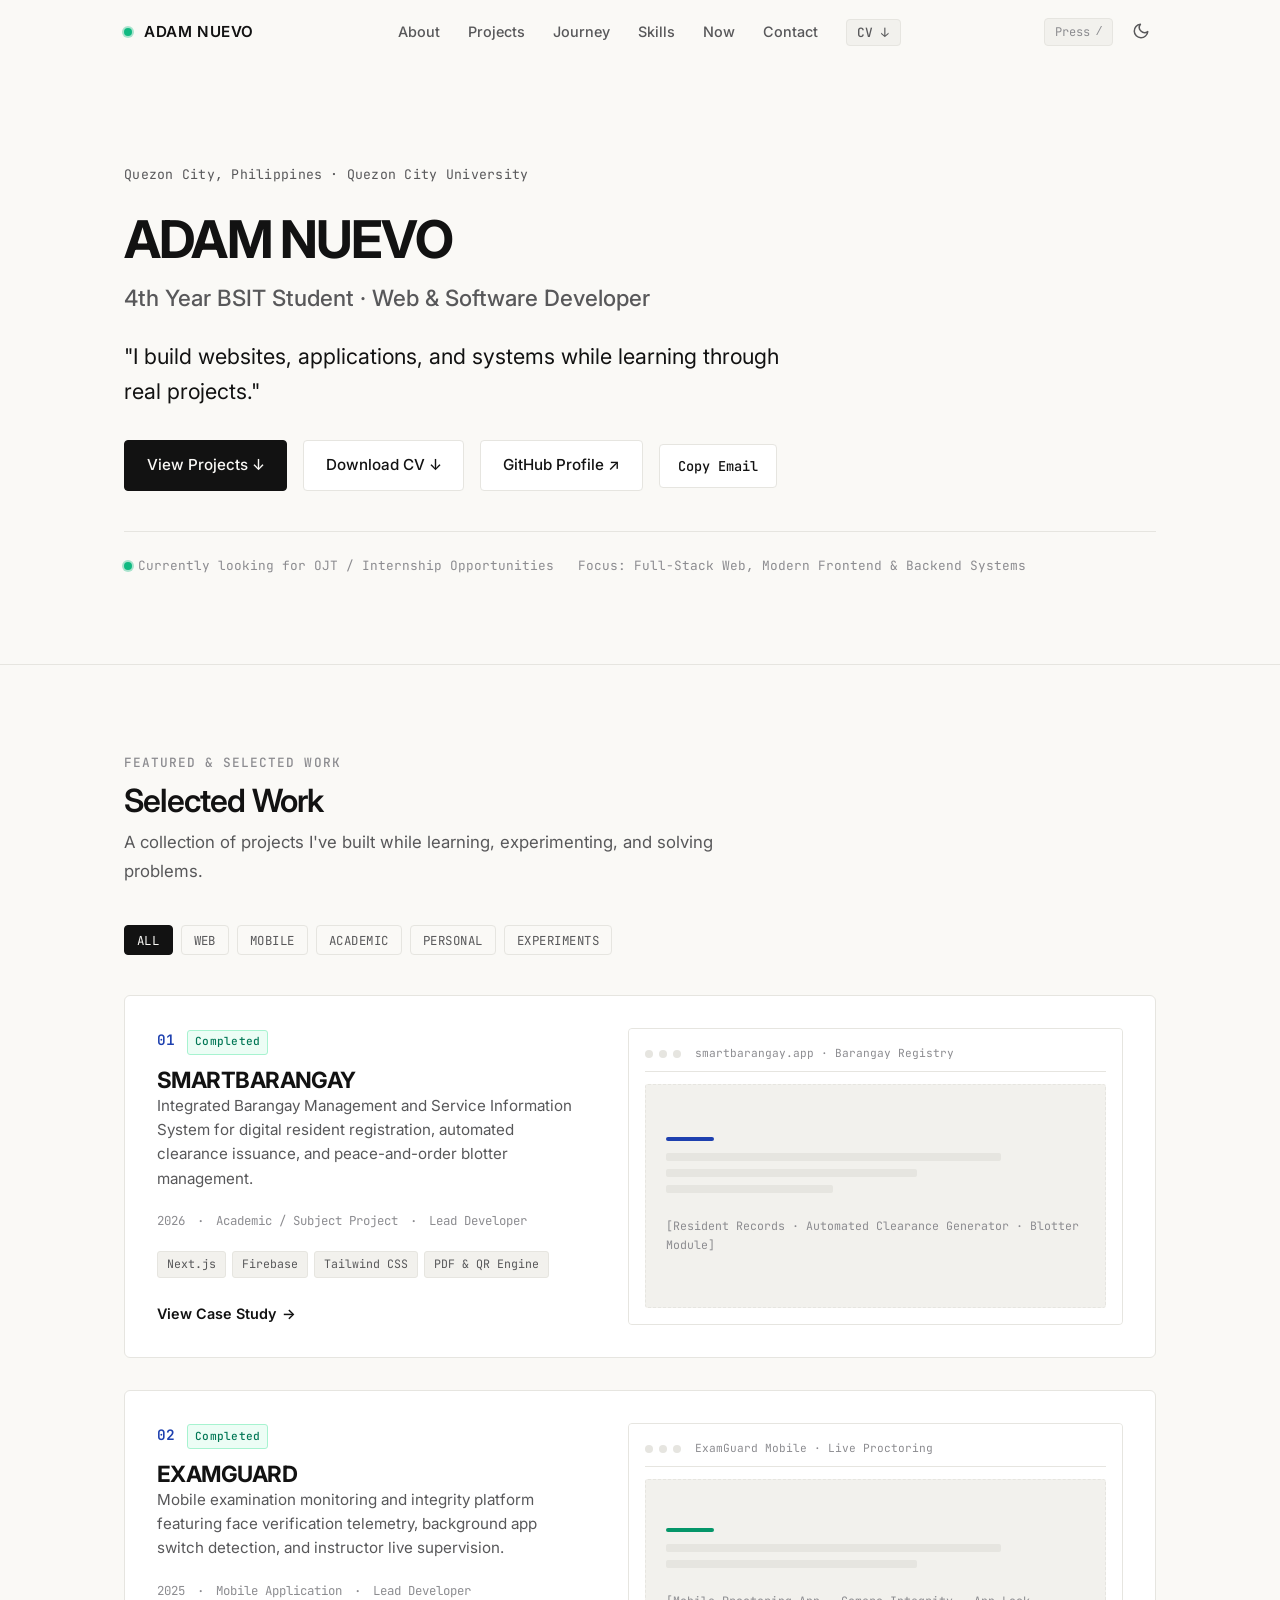
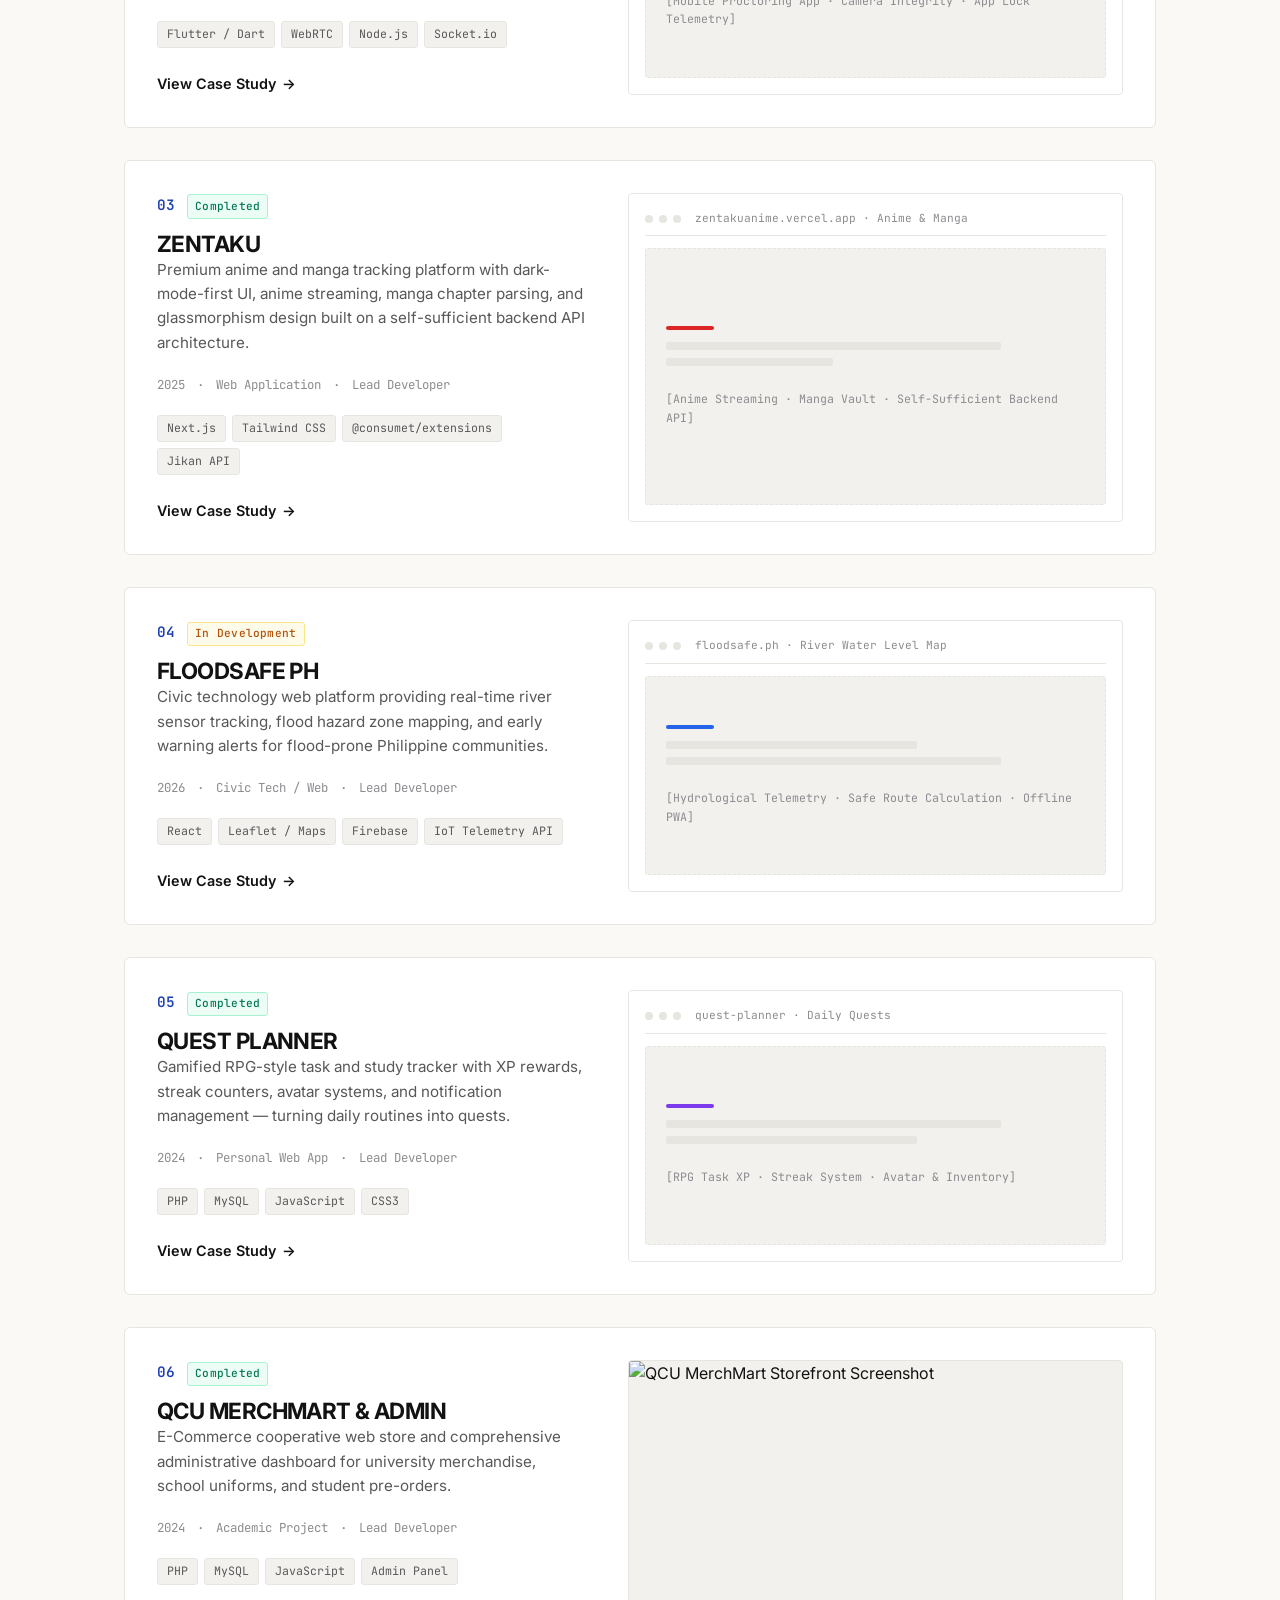
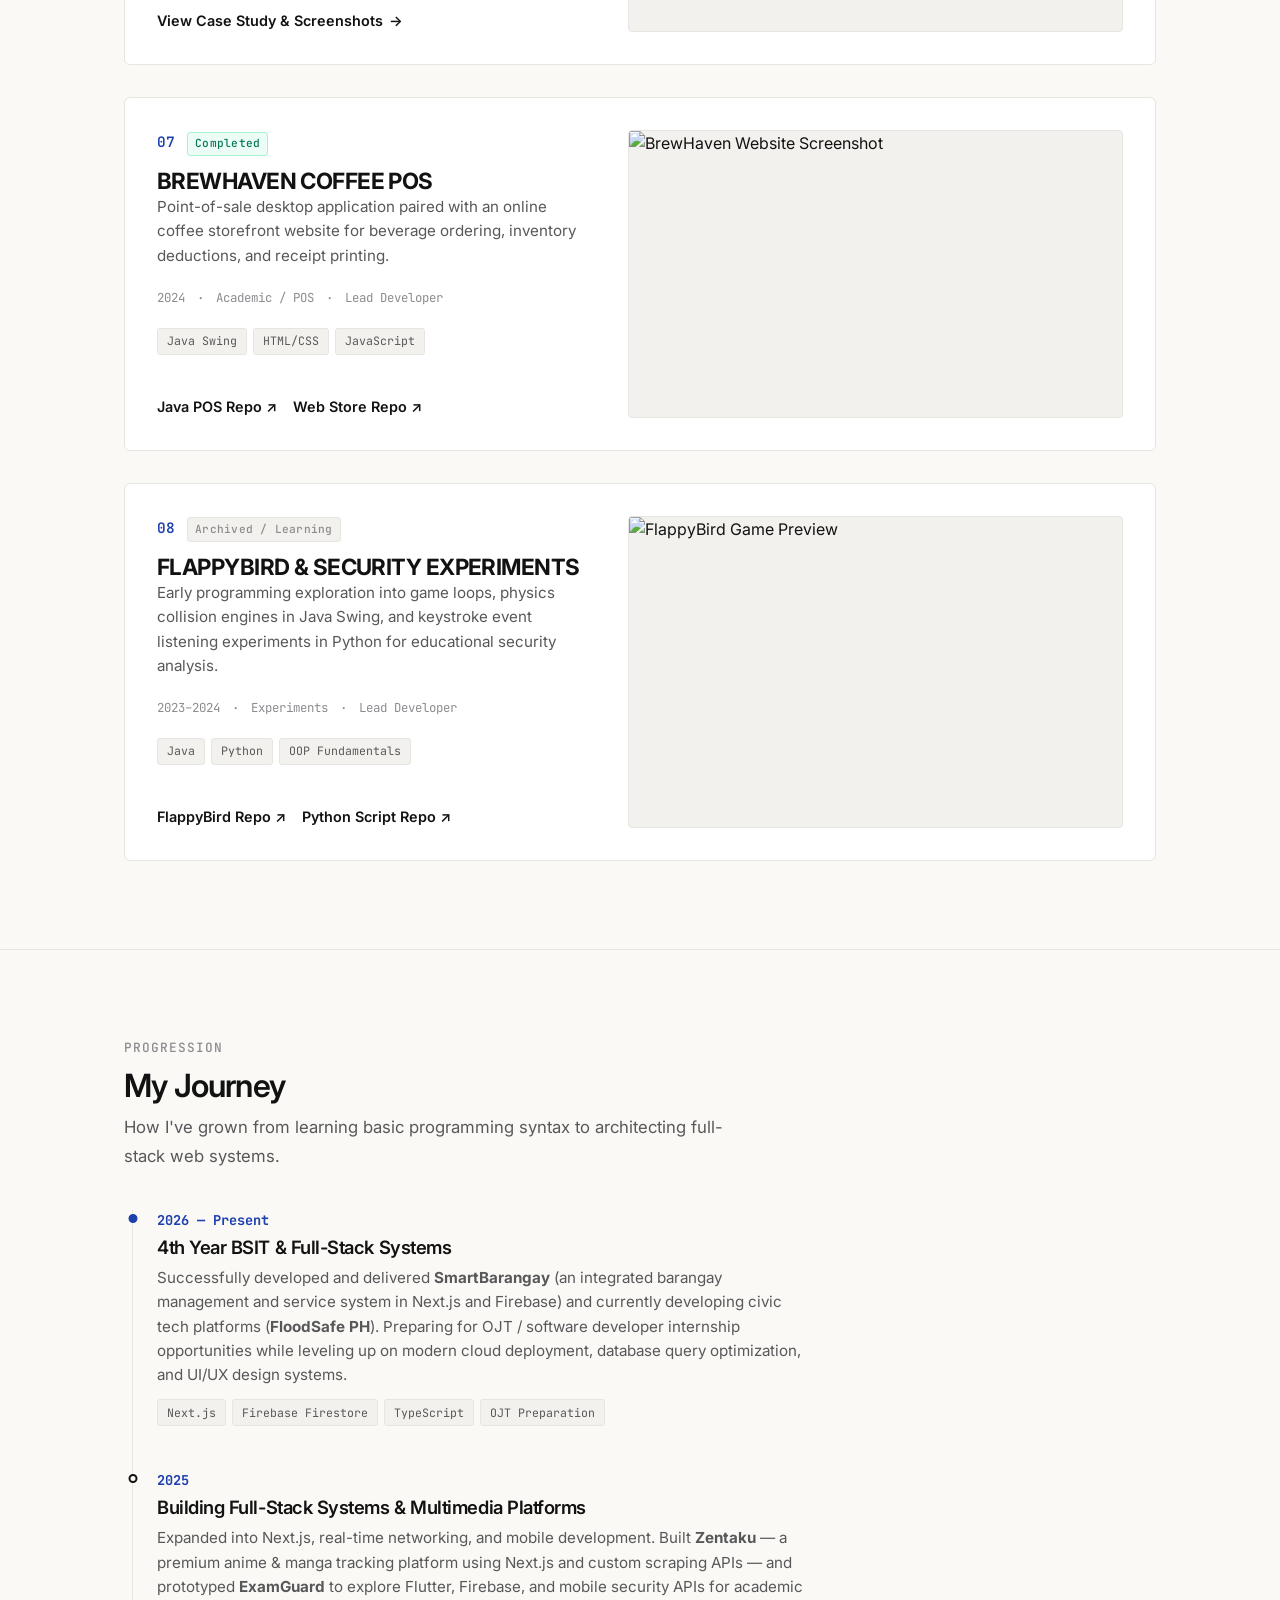
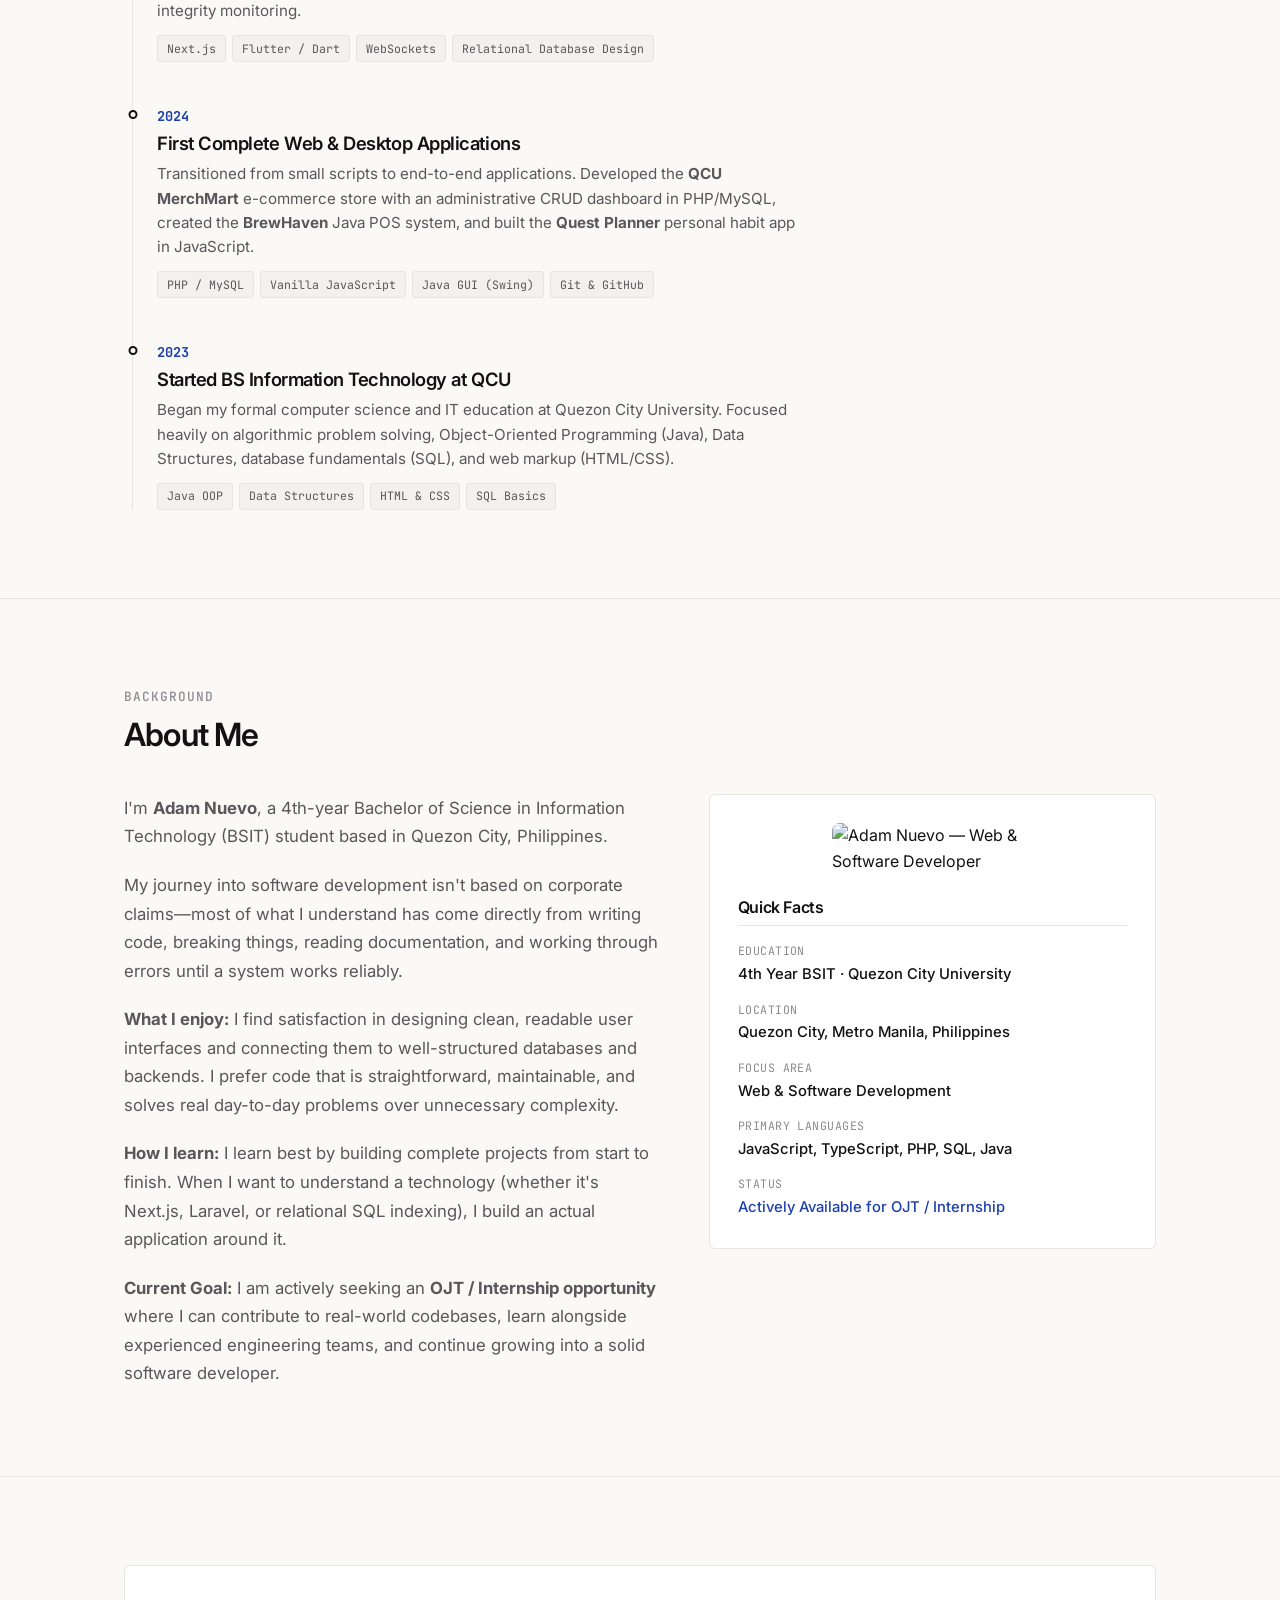
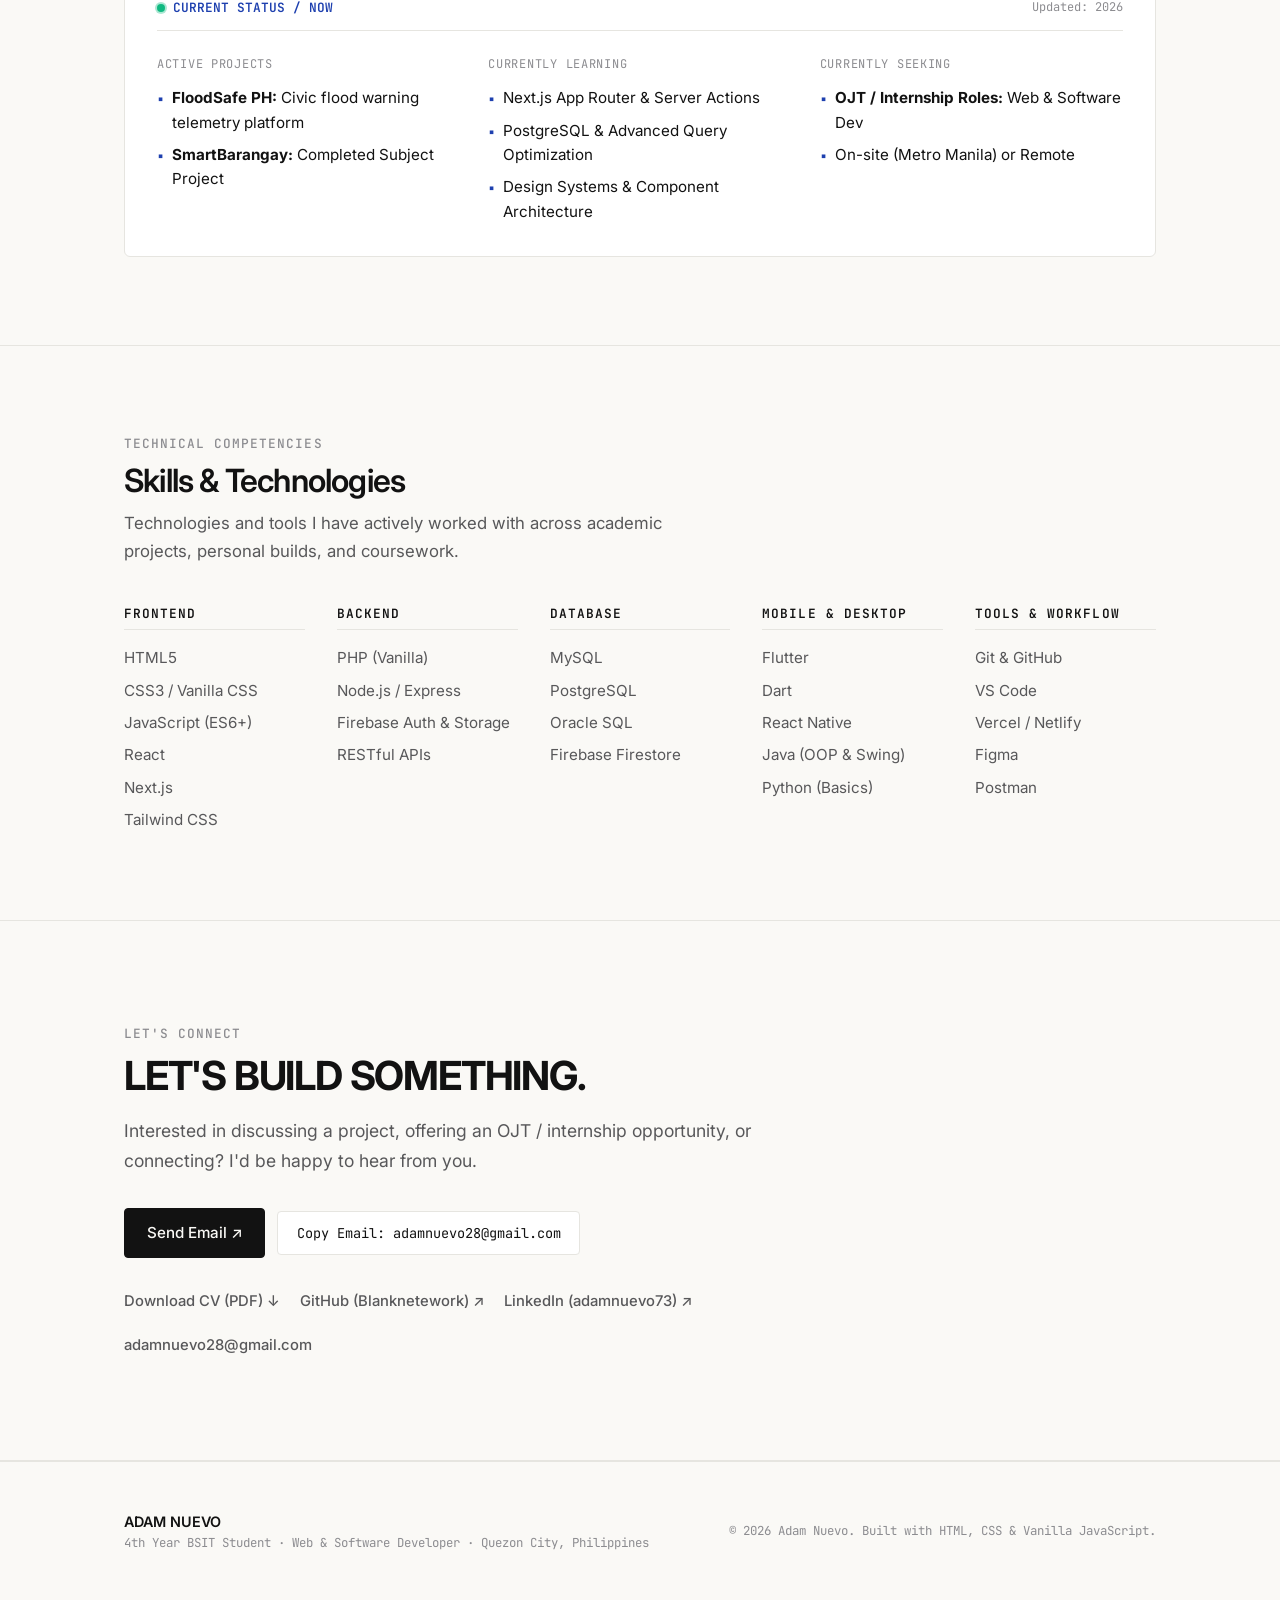
==== index.html @ b5cd4446 "Redesign portfolio" ====
<!DOCTYPE html>
<html lang="en">
<head>
  <meta charset="UTF-8">
  <meta name="viewport" content="width=device-width, initial-scale=1.0">
  <title>Adam Nuevo — Web & Software Developer | 4th Year BSIT</title>
  <meta name="description" content="Personal portfolio of Adam Nuevo, a 4th Year BSIT student and web/software developer from Quezon City, Philippines. Building real projects, systems, and applications.">
  
  <!-- Fonts -->
  <link rel="preconnect" href="https://fonts.googleapis.com">
  <link rel="preconnect" href="https://fonts.gstatic.com" crossorigin>
  <link href="https://fonts.googleapis.com/css2?family=Inter:wght@300;400;500;600;700&family=JetBrains+Mono:wght@400;500;600;700&display=swap" rel="stylesheet">
  
  <!-- Custom Styles -->
  <link rel="stylesheet" href="src/css/styles.css">
</head>
<body>

  <!-- Minimal Sticky Header -->
  <header class="site-header">
    <div class="container nav-inner">
      <a href="#home" class="nav-brand">
        <span class="status-dot" title="Available for OJT / Internship"></span>
        ADAM NUEVO
      </a>

      <nav>
        <ul class="nav-links">
          <li><a href="#about" class="nav-link">About</a></li>
          <li><a href="#projects" class="nav-link">Projects</a></li>
          <li><a href="#journey" class="nav-link">Journey</a></li>
          <li><a href="#skills" class="nav-link">Skills</a></li>
          <li><a href="#now" class="nav-link">Now</a></li>
          <li><a href="#contact" class="nav-link">Contact</a></li>
          <li><a href="assets/cv/Adam_Nuevo_OJT_CV.pdf.pdf" download class="nav-link nav-link-cv">CV ↓</a></li>
        </ul>
      </nav>

      <div class="nav-actions">
        <button id="cmdOpenBtn" class="cmd-shortcut-btn" title="Open Quick Navigator (or press /)">
          <span>Press</span>
          <kbd>/</kbd>
        </button>

        <button class="theme-toggle-btn" aria-label="Toggle Light/Dark Theme" title="Toggle Theme (T)">
          <span class="theme-icon">
            <svg width="18" height="18" viewBox="0 0 24 24" fill="none" stroke="currentColor" stroke-width="2"><path d="M21 12.79A9 9 0 1 1 11.21 3 7 7 0 0 0 21 12.79z"></path></svg>
          </span>
        </button>

        <button class="mobile-menu-toggle" aria-label="Toggle Mobile Menu" aria-expanded="false">
          <span></span>
          <span></span>
          <span></span>
        </button>
      </div>
    </div>
  </header>

  <!-- Hero Section -->
  <section class="hero-section" id="home">
    <div class="container">
      <div class="hero-meta-badge">
        <span>Quezon City, Philippines</span>
        <span>·</span>
        <span>Quezon City University</span>
      </div>

      <h1 class="hero-title">ADAM NUEVO</h1>
      <div class="hero-subtitle">4th Year BSIT Student · Web & Software Developer</div>

      <p class="hero-statement">
        "I build websites, applications, and systems while learning through real projects."
      </p>

      <div class="hero-actions">
        <a href="#projects" class="btn btn-primary">View Projects ↓</a>
        <a href="assets/cv/Adam_Nuevo_OJT_CV.pdf.pdf" download class="btn btn-secondary">Download CV ↓</a>
        <a href="https://github.com/Blanknetework" target="_blank" rel="noopener noreferrer" class="btn btn-secondary">GitHub Profile ↗</a>
        <button class="btn btn-secondary copy-email-btn">Copy Email</button>
      </div>

      <div class="hero-footer-meta">
        <div class="meta-item">
          <span class="status-dot"></span>
          <span>Currently looking for OJT / Internship Opportunities</span>
        </div>
        <div class="meta-item">
          <span>Focus: Full-Stack Web, Modern Frontend & Backend Systems</span>
        </div>
      </div>
    </div>
  </section>

  <!-- Selected Work Section -->
  <section class="section" id="projects">
    <div class="container">
      <div class="section-header">
        <span class="section-tag">Featured & Selected Work</span>
        <h2 class="section-title">Selected Work</h2>
        <p class="section-subtitle">
          A collection of projects I've built while learning, experimenting, and solving problems.
        </p>
      </div>

      <!-- Project Category Filters -->
      <div class="project-filters">
        <button class="filter-btn active" data-filter="all">ALL</button>
        <button class="filter-btn" data-filter="web">WEB</button>
        <button class="filter-btn" data-filter="mobile">MOBILE</button>
        <button class="filter-btn" data-filter="academic">ACADEMIC</button>
        <button class="filter-btn" data-filter="personal">PERSONAL</button>
        <button class="filter-btn" data-filter="experiments">EXPERIMENTS</button>
      </div>

      <!-- Projects List -->
      <div class="projects-list">

        <!-- 01: SMARTBARANGAY (Primary Featured) -->
        <a href="projects/smartbarangay.html" class="project-item" data-category="web academic">
          <div class="project-info">
            <div>
              <div class="project-header-top">
                <span class="project-number">01</span>
                <span class="status-badge status-completed">Completed</span>
              </div>
              <h3 class="project-name">SMARTBARANGAY</h3>
              <p class="project-desc">
                Integrated Barangay Management and Service Information System for digital resident registration, automated clearance issuance, and peace-and-order blotter management.
              </p>
              <div class="project-meta-row">
                <span class="project-meta-pill">2026</span>
                <span>·</span>
                <span class="project-meta-pill">Academic / Subject Project</span>
                <span>·</span>
                <span class="project-meta-pill">Lead Developer</span>
              </div>
              <div class="tech-tags">
                <span class="tech-tag">Next.js</span>
                <span class="tech-tag">Firebase</span>
                <span class="tech-tag">Tailwind CSS</span>
                <span class="tech-tag">PDF & QR Engine</span>
              </div>
            </div>
            <div class="project-link-action">
              <span>View Case Study</span>
              <span>→</span>
            </div>
          </div>
          <div class="project-preview">
            <div class="mockup-preview-frame">
              <div class="mockup-header">
                <span class="mockup-dot"></span>
                <span class="mockup-dot"></span>
                <span class="mockup-dot"></span>
                <span class="mockup-title">smartbarangay.app · Barangay Registry</span>
              </div>
              <div class="mockup-body">
                <div class="mockup-accent-bar"></div>
                <div class="mockup-code-line w-80"></div>
                <div class="mockup-code-line w-60"></div>
                <div class="mockup-code-line w-40"></div>
                <div style="margin-top: 1rem; font-family: var(--font-mono); font-size: 0.725rem; color: var(--text-muted);">
                  [Resident Records · Automated Clearance Generator · Blotter Module]
                </div>
              </div>
            </div>
          </div>
        </a>

        <!-- 02: EXAMGUARD -->
        <a href="projects/examguard.html" class="project-item" data-category="mobile academic">
          <div class="project-info">
            <div>
              <div class="project-header-top">
                <span class="project-number">02</span>
                <span class="status-badge status-completed">Completed</span>
              </div>
              <h3 class="project-name">EXAMGUARD</h3>
              <p class="project-desc">
                Mobile examination monitoring and integrity platform featuring face verification telemetry, background app switch detection, and instructor live supervision.
              </p>
              <div class="project-meta-row">
                <span class="project-meta-pill">2025</span>
                <span>·</span>
                <span class="project-meta-pill">Mobile Application</span>
                <span>·</span>
                <span class="project-meta-pill">Lead Developer</span>
              </div>
              <div class="tech-tags">
                <span class="tech-tag">Flutter / Dart</span>
                <span class="tech-tag">WebRTC</span>
                <span class="tech-tag">Node.js</span>
                <span class="tech-tag">Socket.io</span>
              </div>
            </div>
            <div class="project-link-action">
              <span>View Case Study</span>
              <span>→</span>
            </div>
          </div>
          <div class="project-preview">
            <div class="mockup-preview-frame">
              <div class="mockup-header">
                <span class="mockup-dot"></span>
                <span class="mockup-dot"></span>
                <span class="mockup-dot"></span>
                <span class="mockup-title">ExamGuard Mobile · Live Proctoring</span>
              </div>
              <div class="mockup-body">
                <div class="mockup-accent-bar" style="background: #059669;"></div>
                <div class="mockup-code-line w-80"></div>
                <div class="mockup-code-line w-60"></div>
                <div style="margin-top: 1rem; font-family: var(--font-mono); font-size: 0.725rem; color: var(--text-muted);">
                  [Mobile Proctoring App · Camera Integrity · App Lock Telemetry]
                </div>
              </div>
            </div>
          </div>
        </a>

        <!-- 03: ZENTAKU -->
        <a href="projects/zentaku.html" class="project-item" data-category="web personal">
          <div class="project-info">
            <div>
              <div class="project-header-top">
                <span class="project-number">03</span>
                <span class="status-badge status-completed">Completed</span>
              </div>
              <h3 class="project-name">ZENTAKU</h3>
              <p class="project-desc">
                Premium anime and manga tracking platform with dark-mode-first UI, anime streaming, manga chapter parsing, and glassmorphism design built on a self-sufficient backend API architecture.
              </p>
              <div class="project-meta-row">
                <span class="project-meta-pill">2025</span>
                <span>·</span>
                <span class="project-meta-pill">Web Application</span>
                <span>·</span>
                <span class="project-meta-pill">Lead Developer</span>
              </div>
              <div class="tech-tags">
                <span class="tech-tag">Next.js</span>
                <span class="tech-tag">Tailwind CSS</span>
                <span class="tech-tag">@consumet/extensions</span>
                <span class="tech-tag">Jikan API</span>
              </div>
            </div>
            <div class="project-link-action">
              <span>View Case Study</span>
              <span>→</span>
            </div>
          </div>
          <div class="project-preview">
            <div class="mockup-preview-frame">
              <div class="mockup-header">
                <span class="mockup-dot"></span>
                <span class="mockup-dot"></span>
                <span class="mockup-dot"></span>
                <span class="mockup-title">zentakuanime.vercel.app · Anime & Manga</span>
              </div>
              <div class="mockup-body">
                <div class="mockup-accent-bar" style="background: #dc2626;"></div>
                <div class="mockup-code-line w-80"></div>
                <div class="mockup-code-line w-40"></div>
                <div style="margin-top: 1rem; font-family: var(--font-mono); font-size: 0.725rem; color: var(--text-muted);">
                  [Anime Streaming · Manga Vault · Self-Sufficient Backend API]
                </div>
              </div>
            </div>
          </div>
        </a>

        <!-- 04: FLOODSAFE PH -->
        <a href="projects/floodsafe-ph.html" class="project-item" data-category="web experiments">
          <div class="project-info">
            <div>
              <div class="project-header-top">
                <span class="project-number">04</span>
                <span class="status-badge status-dev">In Development</span>
              </div>
              <h3 class="project-name">FLOODSAFE PH</h3>
              <p class="project-desc">
                Civic technology web platform providing real-time river sensor tracking, flood hazard zone mapping, and early warning alerts for flood-prone Philippine communities.
              </p>
              <div class="project-meta-row">
                <span class="project-meta-pill">2026</span>
                <span>·</span>
                <span class="project-meta-pill">Civic Tech / Web</span>
                <span>·</span>
                <span class="project-meta-pill">Lead Developer</span>
              </div>
              <div class="tech-tags">
                <span class="tech-tag">React</span>
                <span class="tech-tag">Leaflet / Maps</span>
                <span class="tech-tag">Firebase</span>
                <span class="tech-tag">IoT Telemetry API</span>
              </div>
            </div>
            <div class="project-link-action">
              <span>View Case Study</span>
              <span>→</span>
            </div>
          </div>
          <div class="project-preview">
            <div class="mockup-preview-frame">
              <div class="mockup-header">
                <span class="mockup-dot"></span>
                <span class="mockup-dot"></span>
                <span class="mockup-dot"></span>
                <span class="mockup-title">floodsafe.ph · River Water Level Map</span>
              </div>
              <div class="mockup-body">
                <div class="mockup-accent-bar" style="background: #2563eb;"></div>
                <div class="mockup-code-line w-60"></div>
                <div class="mockup-code-line w-80"></div>
                <div style="margin-top: 1rem; font-family: var(--font-mono); font-size: 0.725rem; color: var(--text-muted);">
                  [Hydrological Telemetry · Safe Route Calculation · Offline PWA]
                </div>
              </div>
            </div>
          </div>
        </a>

        <!-- 05: QUEST PLANNER -->
        <a href="projects/quest-planner.html" class="project-item" data-category="web personal">
          <div class="project-info">
            <div>
              <div class="project-header-top">
                <span class="project-number">05</span>
                <span class="status-badge status-completed">Completed</span>
              </div>
              <h3 class="project-name">QUEST PLANNER</h3>
              <p class="project-desc">
                Gamified RPG-style task and study tracker with XP rewards, streak counters, avatar systems, and notification management — turning daily routines into quests.
              </p>
              <div class="project-meta-row">
                <span class="project-meta-pill">2024</span>
                <span>·</span>
                <span class="project-meta-pill">Personal Web App</span>
                <span>·</span>
                <span class="project-meta-pill">Lead Developer</span>
              </div>
              <div class="tech-tags">
                <span class="tech-tag">PHP</span>
                <span class="tech-tag">MySQL</span>
                <span class="tech-tag">JavaScript</span>
                <span class="tech-tag">CSS3</span>
              </div>
            </div>
            <div class="project-link-action">
              <span>View Case Study</span>
              <span>→</span>
            </div>
          </div>
          <div class="project-preview">
            <div class="mockup-preview-frame">
              <div class="mockup-header">
                <span class="mockup-dot"></span>
                <span class="mockup-dot"></span>
                <span class="mockup-dot"></span>
                <span class="mockup-title">quest-planner · Daily Quests</span>
              </div>
              <div class="mockup-body">
                <div class="mockup-accent-bar" style="background: #7c3aed;"></div>
                <div class="mockup-code-line w-80"></div>
                <div class="mockup-code-line w-60"></div>
                <div style="margin-top: 1rem; font-family: var(--font-mono); font-size: 0.725rem; color: var(--text-muted);">
                  [RPG Task XP · Streak System · Avatar & Inventory]
                </div>
              </div>
            </div>
          </div>
        </a>

        <!-- 06: QCU MERCHMART & ADMIN -->
        <a href="projects/qcu-merchmart.html" class="project-item" data-category="web academic">
          <div class="project-info">
            <div>
              <div class="project-header-top">
                <span class="project-number">06</span>
                <span class="status-badge status-completed">Completed</span>
              </div>
              <h3 class="project-name">QCU MERCHMART & ADMIN</h3>
              <p class="project-desc">
                E-Commerce cooperative web store and comprehensive administrative dashboard for university merchandise, school uniforms, and student pre-orders.
              </p>
              <div class="project-meta-row">
                <span class="project-meta-pill">2024</span>
                <span>·</span>
                <span class="project-meta-pill">Academic Project</span>
                <span>·</span>
                <span class="project-meta-pill">Lead Developer</span>
              </div>
              <div class="tech-tags">
                <span class="tech-tag">PHP</span>
                <span class="tech-tag">MySQL</span>
                <span class="tech-tag">JavaScript</span>
                <span class="tech-tag">Admin Panel</span>
              </div>
            </div>
            <div class="project-link-action">
              <span>View Case Study & Screenshots</span>
              <span>→</span>
            </div>
          </div>
          <div class="project-preview">
            <img src="assets/images/Screenshot 2024-12-27 034929.png" alt="QCU MerchMart Storefront Screenshot" loading="lazy">
          </div>
        </a>

        <!-- 07: BREWHAVEN COFFEE POS & STORE -->
        <div class="project-item" data-category="web academic">
          <div class="project-info">
            <div>
              <div class="project-header-top">
                <span class="project-number">07</span>
                <span class="status-badge status-completed">Completed</span>
              </div>
              <h3 class="project-name">BREWHAVEN COFFEE POS</h3>
              <p class="project-desc">
                Point-of-sale desktop application paired with an online coffee storefront website for beverage ordering, inventory deductions, and receipt printing.
              </p>
              <div class="project-meta-row">
                <span class="project-meta-pill">2024</span>
                <span>·</span>
                <span class="project-meta-pill">Academic / POS</span>
                <span>·</span>
                <span class="project-meta-pill">Lead Developer</span>
              </div>
              <div class="tech-tags">
                <span class="tech-tag">Java Swing</span>
                <span class="tech-tag">HTML/CSS</span>
                <span class="tech-tag">JavaScript</span>
              </div>
            </div>
            <div style="display: flex; gap: 1rem; margin-top: 1rem;">
              <a href="https://github.com/Tamakiqt/POS-HAVENNN" target="_blank" class="project-link-action">Java POS Repo ↗</a>
              <a href="https://github.com/Tamakiqt/BrewHaven" target="_blank" class="project-link-action">Web Store Repo ↗</a>
            </div>
          </div>
          <div class="project-preview">
            <img src="assets/images/Screenshot 2024-12-27 035456.png" alt="BrewHaven Website Screenshot" loading="lazy">
          </div>
        </div>

        <!-- 08: FLAPPYBIRD & SECURITY TOOLS -->
        <div class="project-item" data-category="experiments personal">
          <div class="project-info">
            <div>
              <div class="project-header-top">
                <span class="project-number">08</span>
                <span class="status-badge status-archived">Archived / Learning</span>
              </div>
              <h3 class="project-name">FLAPPYBIRD & SECURITY EXPERIMENTS</h3>
              <p class="project-desc">
                Early programming exploration into game loops, physics collision engines in Java Swing, and keystroke event listening experiments in Python for educational security analysis.
              </p>
              <div class="project-meta-row">
                <span class="project-meta-pill">2023–2024</span>
                <span>·</span>
                <span class="project-meta-pill">Experiments</span>
                <span>·</span>
                <span class="project-meta-pill">Lead Developer</span>
              </div>
              <div class="tech-tags">
                <span class="tech-tag">Java</span>
                <span class="tech-tag">Python</span>
                <span class="tech-tag">OOP Fundamentals</span>
              </div>
            </div>
            <div style="display: flex; gap: 1rem; margin-top: 1rem;">
              <a href="https://github.com/Blanknetework/FlappyBIrd" target="_blank" class="project-link-action">FlappyBird Repo ↗</a>
              <a href="https://github.com/Blanknetework/Keylogger" target="_blank" class="project-link-action">Python Script Repo ↗</a>
            </div>
          </div>
          <div class="project-preview">
            <img src="assets/images/Screenshot 2024-12-27 035328.png" alt="FlappyBird Game Preview" loading="lazy">
          </div>
        </div>

      </div>
    </div>
  </section>

  <!-- Development Journey Section -->
  <section class="section" id="journey">
    <div class="container">
      <div class="section-header">
        <span class="section-tag">Progression</span>
        <h2 class="section-title">My Journey</h2>
        <p class="section-subtitle">
          How I've grown from learning basic programming syntax to architecting full-stack web systems.
        </p>
      </div>

      <div class="timeline">

        <!-- 2026 -->
        <div class="timeline-entry current">
          <div class="timeline-marker"></div>
          <div class="timeline-year">2026 — Present</div>
          <h3 class="timeline-heading">4th Year BSIT & Full-Stack Systems</h3>
          <p class="timeline-desc">
            Successfully developed and delivered <strong>SmartBarangay</strong> (an integrated barangay management and service system in Next.js and Firebase) and currently developing civic tech platforms (<strong>FloodSafe PH</strong>). Preparing for OJT / software developer internship opportunities while leveling up on modern cloud deployment, database query optimization, and UI/UX design systems.
          </p>
          <div class="timeline-highlights">
            <span class="tech-tag">Next.js</span>
            <span class="tech-tag">Firebase Firestore</span>
            <span class="tech-tag">TypeScript</span>
            <span class="tech-tag">OJT Preparation</span>
          </div>
        </div>

        <!-- 2025 -->
        <div class="timeline-entry">
          <div class="timeline-marker"></div>
          <div class="timeline-year">2025</div>
          <h3 class="timeline-heading">Building Full-Stack Systems & Multimedia Platforms</h3>
          <p class="timeline-desc">
            Expanded into Next.js, real-time networking, and mobile development. Built <strong>Zentaku</strong> — a premium anime & manga tracking platform using Next.js and custom scraping APIs — and prototyped <strong>ExamGuard</strong> to explore Flutter, Firebase, and mobile security APIs for academic integrity monitoring.
          </p>
          <div class="timeline-highlights">
            <span class="tech-tag">Next.js</span>
            <span class="tech-tag">Flutter / Dart</span>
            <span class="tech-tag">WebSockets</span>
            <span class="tech-tag">Relational Database Design</span>
          </div>
        </div>

        <!-- 2024 -->
        <div class="timeline-entry">
          <div class="timeline-marker"></div>
          <div class="timeline-year">2024</div>
          <h3 class="timeline-heading">First Complete Web & Desktop Applications</h3>
          <p class="timeline-desc">
            Transitioned from small scripts to end-to-end applications. Developed the <strong>QCU MerchMart</strong> e-commerce store with an administrative CRUD dashboard in PHP/MySQL, created the <strong>BrewHaven</strong> Java POS system, and built the <strong>Quest Planner</strong> personal habit app in JavaScript.
          </p>
          <div class="timeline-highlights">
            <span class="tech-tag">PHP / MySQL</span>
            <span class="tech-tag">Vanilla JavaScript</span>
            <span class="tech-tag">Java GUI (Swing)</span>
            <span class="tech-tag">Git & GitHub</span>
          </div>
        </div>

        <!-- 2023 -->
        <div class="timeline-entry">
          <div class="timeline-marker"></div>
          <div class="timeline-year">2023</div>
          <h3 class="timeline-heading">Started BS Information Technology at QCU</h3>
          <p class="timeline-desc">
            Began my formal computer science and IT education at Quezon City University. Focused heavily on algorithmic problem solving, Object-Oriented Programming (Java), Data Structures, database fundamentals (SQL), and web markup (HTML/CSS).
          </p>
          <div class="timeline-highlights">
            <span class="tech-tag">Java OOP</span>
            <span class="tech-tag">Data Structures</span>
            <span class="tech-tag">HTML & CSS</span>
            <span class="tech-tag">SQL Basics</span>
          </div>
        </div>

      </div>
    </div>
  </section>

  <!-- About Section -->
  <section class="section" id="about">
    <div class="container">
      <div class="section-header">
        <span class="section-tag">Background</span>
        <h2 class="section-title">About Me</h2>
      </div>

      <div class="about-grid">
        <div class="about-text">
          <p>
            I'm <strong>Adam Nuevo</strong>, a 4th-year Bachelor of Science in Information Technology (BSIT) student based in Quezon City, Philippines.
          </p>
          <p>
            My journey into software development isn't based on corporate claims—most of what I understand has come directly from writing code, breaking things, reading documentation, and working through errors until a system works reliably.
          </p>
          <p>
            <strong>What I enjoy:</strong> I find satisfaction in designing clean, readable user interfaces and connecting them to well-structured databases and backends. I prefer code that is straightforward, maintainable, and solves real day-to-day problems over unnecessary complexity.
          </p>
          <p>
            <strong>How I learn:</strong> I learn best by building complete projects from start to finish. When I want to understand a technology (whether it's Next.js, Laravel, or relational SQL indexing), I build an actual application around it.
          </p>
          <p>
            <strong>Current Goal:</strong> I am actively seeking an <strong>OJT / Internship opportunity</strong> where I can contribute to real-world codebases, learn alongside experienced engineering teams, and continue growing into a solid software developer.
          </p>
        </div>

        <aside class="about-sidebar">
          <div class="about-photo-wrapper">
            <img src="assets/images/me.png" alt="Adam Nuevo — Web & Software Developer" class="about-photo">
          </div>
          <h3 class="sidebar-title">Quick Facts</h3>
          <ul class="about-facts">
            <li class="fact-item">
              <span class="fact-label">Education</span>
              <span class="fact-val">4th Year BSIT · Quezon City University</span>
            </li>
            <li class="fact-item">
              <span class="fact-label">Location</span>
              <span class="fact-val">Quezon City, Metro Manila, Philippines</span>
            </li>
            <li class="fact-item">
              <span class="fact-label">Focus Area</span>
              <span class="fact-val">Web & Software Development</span>
            </li>
            <li class="fact-item">
              <span class="fact-label">Primary Languages</span>
              <span class="fact-val">JavaScript, TypeScript, PHP, SQL, Java</span>
            </li>
            <li class="fact-item">
              <span class="fact-label">Status</span>
              <span class="fact-val" style="color: var(--accent);">Actively Available for OJT / Internship</span>
            </li>
          </ul>
        </aside>
      </div>
    </div>
  </section>

  <!-- Now / Currently Section -->
  <section class="section" id="now">
    <div class="container">
      <div class="now-box">
        <div class="now-header">
          <div class="now-badge">
            <span class="status-dot"></span>
            <span>CURRENT STATUS / NOW</span>
          </div>
          <div class="now-updated">Updated: 2026</div>
        </div>

        <div class="now-grid">
          <!-- Currently Building -->
          <div>
            <div class="now-column-title">Active Projects</div>
            <ul class="now-list">
              <li class="now-list-item">
                <span class="now-bullet">▪</span>
                <span><strong>FloodSafe PH:</strong> Civic flood warning telemetry platform</span>
              </li>
              <li class="now-list-item">
                <span class="now-bullet">▪</span>
                <span><strong>SmartBarangay:</strong> Completed Subject Project</span>
              </li>
            </ul>
          </div>

          <!-- Currently Learning -->
          <div>
            <div class="now-column-title">Currently Learning</div>
            <ul class="now-list">
              <li class="now-list-item">
                <span class="now-bullet">▪</span>
                <span>Next.js App Router & Server Actions</span>
              </li>
              <li class="now-list-item">
                <span class="now-bullet">▪</span>
                <span>PostgreSQL & Advanced Query Optimization</span>
              </li>
              <li class="now-list-item">
                <span class="now-bullet">▪</span>
                <span>Design Systems & Component Architecture</span>
              </li>
            </ul>
          </div>

          <!-- Currently Looking For -->
          <div>
            <div class="now-column-title">Currently Seeking</div>
            <ul class="now-list">
              <li class="now-list-item">
                <span class="now-bullet">▪</span>
                <span><strong>OJT / Internship Roles:</strong> Web & Software Dev</span>
              </li>
              <li class="now-list-item">
                <span class="now-bullet">▪</span>
                <span>On-site (Metro Manila) or Remote</span>
              </li>
            </ul>
          </div>
        </div>
      </div>
    </div>
  </section>

  <!-- Skills Section (Clean Typographic Matrix) -->
  <section class="section" id="skills">
    <div class="container">
      <div class="section-header">
        <span class="section-tag">Technical Competencies</span>
        <h2 class="section-title">Skills & Technologies</h2>
        <p class="section-subtitle">
          Technologies and tools I have actively worked with across academic projects, personal builds, and coursework.
        </p>
      </div>

      <div class="skills-matrix">
        <!-- Frontend -->
        <div class="skill-category">
          <h3 class="skill-category-title">Frontend</h3>
          <ul class="skill-list">
            <li class="skill-item"><span>HTML5</span></li>
            <li class="skill-item"><span>CSS3 / Vanilla CSS</span></li>
            <li class="skill-item"><span>JavaScript (ES6+)</span></li>
            <li class="skill-item"><span>React</span></li>
            <li class="skill-item"><span>Next.js</span></li>
            <li class="skill-item"><span>Tailwind CSS</span></li>
          </ul>
        </div>

        <!-- Backend -->
        <div class="skill-category">
          <h3 class="skill-category-title">Backend</h3>
          <ul class="skill-list">
            <li class="skill-item"><span>PHP (Vanilla)</span></li>
            <li class="skill-item"><span>Node.js / Express</span></li>
            <li class="skill-item"><span>Firebase Auth & Storage</span></li>
            <li class="skill-item"><span>RESTful APIs</span></li>
          </ul>
        </div>

        <!-- Database -->
        <div class="skill-category">
          <h3 class="skill-category-title">Database</h3>
          <ul class="skill-list">
            <li class="skill-item"><span>MySQL</span></li>
            <li class="skill-item"><span>PostgreSQL</span></li>
            <li class="skill-item"><span>Oracle SQL</span></li>
            <li class="skill-item"><span>Firebase Firestore</span></li>
          </ul>
        </div>

        <!-- Mobile & Other -->
        <div class="skill-category">
          <h3 class="skill-category-title">Mobile & Desktop</h3>
          <ul class="skill-list">
            <li class="skill-item"><span>Flutter</span></li>
            <li class="skill-item"><span>Dart</span></li>
            <li class="skill-item"><span>React Native</span></li>
            <li class="skill-item"><span>Java (OOP & Swing)</span></li>
            <li class="skill-item"><span>Python (Basics)</span></li>
          </ul>
        </div>

        <!-- Tools -->
        <div class="skill-category">
          <h3 class="skill-category-title">Tools & Workflow</h3>
          <ul class="skill-list">
            <li class="skill-item"><span>Git & GitHub</span></li>
            <li class="skill-item"><span>VS Code</span></li>
            <li class="skill-item"><span>Vercel / Netlify</span></li>
            <li class="skill-item"><span>Figma</span></li>
            <li class="skill-item"><span>Postman</span></li>
          </ul>
        </div>
      </div>
    </div>
  </section>

  <!-- Contact Section -->
  <section class="section contact-section" id="contact">
    <div class="container">
      <div class="contact-box">
        <span class="section-tag">Let's Connect</span>
        <h2 class="contact-lead">LET'S BUILD SOMETHING.</h2>
        <p class="contact-text">
          Interested in discussing a project, offering an OJT / internship opportunity, or connecting? I'd be happy to hear from you.
        </p>

        <div class="contact-actions">
          <a href="mailto:adamnuevo28@gmail.com" class="btn btn-primary">Send Email ↗</a>
          <button class="copy-email-btn">Copy Email: adamnuevo28@gmail.com</button>
        </div>

        <div class="social-links-row">
          <a href="assets/cv/Adam_Nuevo_OJT_CV.pdf.pdf" download class="social-link">
            Download CV (PDF) ↓
          </a>
          <a href="https://github.com/Blanknetework" target="_blank" rel="noopener noreferrer" class="social-link">
            GitHub (Blanknetework) ↗
          </a>
          <a href="https://linkedin.com/in/adamnuevo73" target="_blank" rel="noopener noreferrer" class="social-link">
            LinkedIn (adamnuevo73) ↗
          </a>
          <a href="mailto:adamnuevo28@gmail.com" class="social-link">
            adamnuevo28@gmail.com
          </a>
        </div>
      </div>
    </div>
  </section>

  <!-- Footer -->
  <footer class="site-footer">
    <div class="container footer-inner">
      <div>
        <div class="footer-brand">ADAM NUEVO</div>
        <div class="footer-copy">4th Year BSIT Student · Web & Software Developer · Quezon City, Philippines</div>
      </div>

      <div class="footer-tech">
        © 2026 Adam Nuevo. Built with HTML, CSS & Vanilla JavaScript.
      </div>
    </div>
  </footer>

  <!-- Developer Easter Egg: Command Palette Modal -->
  <div id="cmdPalette" class="cmd-palette-backdrop" role="dialog" aria-modal="true" aria-label="Command Navigator">
    <div class="cmd-palette">
      <div class="cmd-header">
        <input type="text" id="cmdSearchInput" class="cmd-search-input" placeholder="Type a command or jump to section..." autocomplete="off" spellcheck="false">
        <span class="cmd-esc-hint">ESC</span>
      </div>

      <ul class="cmd-results" id="cmdResultsList">
        <li class="cmd-item" data-action="#projects">
          <span>Go to Selected Projects</span>
          <span class="cmd-item-key">P</span>
        </li>
        <li class="cmd-item" data-action="#journey">
          <span>Go to Development Journey</span>
          <span class="cmd-item-key">J</span>
        </li>
        <li class="cmd-item" data-action="#about">
          <span>Go to About Me</span>
          <span class="cmd-item-key">A</span>
        </li>
        <li class="cmd-item" data-action="#skills">
          <span>Go to Skills Matrix</span>
          <span class="cmd-item-key">S</span>
        </li>
        <li class="cmd-item" data-action="#now">
          <span>Go to Now / Current Status</span>
          <span class="cmd-item-key">N</span>
        </li>
        <li class="cmd-item" data-action="#contact">
          <span>Go to Contact</span>
          <span class="cmd-item-key">C</span>
        </li>
        <li class="cmd-item" data-action="cv">
          <span>Download CV / Resume (PDF)</span>
          <span class="cmd-item-key">V</span>
        </li>
        <li class="cmd-item" data-action="github">
          <span>Open GitHub Profile (Blanknetework)</span>
          <span class="cmd-item-key">G</span>
        </li>
        <li class="cmd-item" data-action="linkedin">
          <span>Open LinkedIn Profile (adamnuevo73)</span>
          <span class="cmd-item-key">L</span>
        </li>
        <li class="cmd-item" data-action="email">
          <span>Copy Email to Clipboard</span>
          <span class="cmd-item-key">E</span>
        </li>
        <li class="cmd-item" data-action="theme">
          <span>Toggle Light / Dark Theme</span>
          <span class="cmd-item-key">T</span>
        </li>
      </ul>

      <div class="cmd-footer">
        <span>Navigation Hotkeys: <kbd>P</kbd> Projects · <kbd>J</kbd> Journey · <kbd>A</kbd> About · <kbd>V</kbd> CV · <kbd>C</kbd> Contact · <kbd>G</kbd> GitHub</span>
        <span>Adam Nuevo</span>
      </div>
    </div>
  </div>

  <script src="src/js/script.js"></script>
</body>
</html>
---- src/css/styles.css ----
:root {
  /* Color Palette — Warm Neutral Canvas */
  --bg: #faf9f6;
  --bg-surface: #ffffff;
  --bg-subtle: #f2f1ed;
  --bg-hover: #eae9e4;

  --text-primary: #121212;
  --text-secondary: #58585a;
  --text-muted: #8c8c90;

  --border-subtle: #e6e5e0;
  --border-strong: #121212;

  /* ONE Understated Accent */
  --accent: #1e40af;
  --accent-light: #eff6ff;
  --accent-hover: #1d4ed8;

  --status-available: #10b981;

  /* Typography */
  --font-sans: 'Inter', -apple-system, BlinkMacSystemFont, 'Segoe UI', Roboto, Helvetica, Arial, sans-serif;
  --font-mono: 'JetBrains Mono', 'SF Mono', Consolas, Monaco, monospace;

  /* Spacing Scale */
  --space-xs: 0.25rem;
  --space-sm: 0.5rem;
  --space-md: 1rem;
  --space-lg: 1.5rem;
  --space-xl: 2.5rem;
  --space-2xl: 4rem;
  --space-3xl: 6rem;

  /* Max Widths */
  --max-width: 1080px;
  --max-width-narrow: 760px;

  /* Transitions */
  --transition-fast: 150ms ease;
  --transition-normal: 220ms ease;
}

/* Dark Theme Support (via data-theme attribute) */
[data-theme="dark"] {
  --bg: #0f0f11;
  --bg-surface: #17171a;
  --bg-subtle: #1f1f23;
  --bg-hover: #29292e;

  --text-primary: #ededed;
  --text-secondary: #a1a1a6;
  --text-muted: #6b6b72;

  --border-subtle: #26262a;
  --border-strong: #ededed;

  --accent: #3b82f6;
  --accent-light: #172554;
  --accent-hover: #60a5fa;

  --status-available: #34d399;
}

/* Reset & Box Sizing */
*,
*::before,
*::after {
  box-sizing: border-box;
  margin: 0;
  padding: 0;
}

html {
  font-family: var(--font-sans);
  background-color: var(--bg);
  color: var(--text-primary);
  font-size: 16px;
  line-height: 1.6;
  scroll-behavior: smooth;
  -webkit-font-smoothing: antialiased;
  -moz-osx-font-smoothing: grayscale;
}

body {
  min-height: 100vh;
  background-color: var(--bg);
  color: var(--text-primary);
  display: flex;
  flex-direction: column;
}

/* Typography Scale */
h1,
h2,
h3,
h4 {
  font-family: var(--font-sans);
  color: var(--text-primary);
  font-weight: 600;
  letter-spacing: -0.025em;
  line-height: 1.2;
}

h1 {
  font-size: clamp(2rem, 5vw, 3.25rem);
  font-weight: 700;
  letter-spacing: -0.035em;
}

h2 {
  font-size: clamp(1.4rem, 3.5vw, 2rem);
  font-weight: 600;
}

h3 {
  font-size: 1.15rem;
  font-weight: 600;
}

p {
  color: var(--text-secondary);
  font-size: 1.05rem;
  line-height: 1.7;
}

a {
  color: inherit;
  text-decoration: none;
  transition: color var(--transition-fast);
}

.mono {
  font-family: var(--font-mono);
}

/* Container */
.container {
  width: 100%;
  max-width: var(--max-width);
  margin-left: auto;
  margin-right: auto;
  padding-left: 1.5rem;
  padding-right: 1.5rem;
}

.container-narrow {
  width: 100%;
  max-width: var(--max-width-narrow);
  margin-left: auto;
  margin-right: auto;
  padding-left: 1.5rem;
  padding-right: 1.5rem;
}

/*Navigation*/
.site-header {
  position: sticky;
  top: 0;
  z-index: 100;
  background-color: rgba(250, 249, 246, 0.92);
  backdrop-filter: blur(10px);
  -webkit-backdrop-filter: blur(10px);
  border-bottom: 1px solid transparent;
  transition: border-color var(--transition-normal), background-color var(--transition-normal);
}

[data-theme="dark"] .site-header {
  background-color: rgba(15, 15, 17, 0.92);
}

.site-header.scrolled {
  border-bottom-color: var(--border-subtle);
}

.nav-inner {
  display: flex;
  align-items: center;
  justify-content: space-between;
  height: 64px;
}

.nav-brand {
  display: flex;
  align-items: center;
  gap: 0.75rem;
  font-weight: 600;
  font-size: 0.95rem;
  letter-spacing: 0.04em;
  text-transform: uppercase;
}

.status-dot {
  display: inline-block;
  width: 8px;
  height: 8px;
  border-radius: 50%;
  background-color: var(--status-available);
  position: relative;
}

.status-dot::after {
  content: '';
  position: absolute;
  top: -2px;
  left: -2px;
  width: 12px;
  height: 12px;
  border-radius: 50%;
  background-color: var(--status-available);
  opacity: 0.35;
  animation: pulse 2s infinite ease-out;
}

@keyframes pulse {
  0% {
    transform: scale(0.9);
    opacity: 0.5;
  }

  70% {
    transform: scale(1.8);
    opacity: 0;
  }

  100% {
    transform: scale(1.8);
    opacity: 0;
  }
}

.nav-links {
  display: flex;
  align-items: center;
  list-style: none;
  gap: 1.75rem;
}

.nav-link {
  font-size: 0.9rem;
  color: var(--text-secondary);
  font-weight: 500;
  position: relative;
  padding: 0.25rem 0;
  transition: color var(--transition-fast);
}

.nav-link:hover,
.nav-link.active {
  color: var(--text-primary);
}

.nav-link.active::after {
  content: '';
  position: absolute;
  bottom: -2px;
  left: 0;
  width: 100%;
  height: 1.5px;
  background-color: var(--text-primary);
}

.nav-link-cv {
  font-family: var(--font-mono);
  font-size: 0.8rem;
  padding: 0.25rem 0.65rem;
  border: 1px solid var(--border-subtle);
  border-radius: 4px;
  background-color: var(--bg-subtle);
  transition: all var(--transition-fast);
}

.nav-link-cv:hover {
  border-color: var(--text-secondary);
  background-color: var(--bg-hover);
  color: var(--text-primary);
}

.nav-actions {
  display: flex;
  align-items: center;
  gap: 0.75rem;
}

.cmd-shortcut-btn {
  display: inline-flex;
  align-items: center;
  gap: 0.35rem;
  background-color: var(--bg-subtle);
  border: 1px solid var(--border-subtle);
  color: var(--text-muted);
  font-family: var(--font-mono);
  font-size: 0.75rem;
  padding: 0.3rem 0.6rem;
  border-radius: 4px;
  cursor: pointer;
  transition: all var(--transition-fast);
}

.cmd-shortcut-btn:hover {
  background-color: var(--bg-hover);
  color: var(--text-primary);
  border-color: var(--text-muted);
}

.theme-toggle-btn {
  background: transparent;
  border: none;
  color: var(--text-secondary);
  cursor: pointer;
  padding: 0.4rem;
  display: flex;
  align-items: center;
  justify-content: center;
  border-radius: 4px;
  transition: color var(--transition-fast), background var(--transition-fast);
}

.theme-toggle-btn:hover {
  color: var(--text-primary);
  background-color: var(--bg-subtle);
}

.mobile-menu-toggle {
  display: none;
  background: transparent;
  border: none;
  cursor: pointer;
  padding: 0.5rem;
  color: var(--text-primary);
  flex-direction: column;
  gap: 5px;
}

.mobile-menu-toggle span {
  display: block;
  width: 22px;
  height: 2px;
  background-color: currentColor;
  transition: transform var(--transition-normal), opacity var(--transition-normal);
}


.hero-section {
  padding-top: clamp(3rem, 8vw, 6rem);
  padding-bottom: clamp(3rem, 8vw, 5.5rem);
  border-bottom: 1px solid var(--border-subtle);
}

.hero-meta-badge {
  display: inline-flex;
  align-items: center;
  gap: 0.5rem;
  font-family: var(--font-mono);
  font-size: 0.825rem;
  color: var(--text-secondary);
  margin-bottom: 1.5rem;
  letter-spacing: 0.02em;
}

.hero-title {
  margin-bottom: 0.5rem;
  color: var(--text-primary);
}

.hero-subtitle {
  font-size: clamp(1.1rem, 2.5vw, 1.4rem);
  color: var(--text-secondary);
  font-weight: 500;
  margin-bottom: 1.5rem;
}

.hero-statement {
  font-size: clamp(1.15rem, 2.5vw, 1.35rem);
  color: var(--text-primary);
  line-height: 1.6;
  max-width: 680px;
  margin-bottom: 2rem;
  font-weight: 400;
}

.hero-actions {
  display: flex;
  flex-wrap: wrap;
  align-items: center;
  gap: 1rem;
  margin-bottom: 2.5rem;
}

.btn {
  display: inline-flex;
  align-items: center;
  justify-content: center;
  gap: 0.5rem;
  font-size: 0.95rem;
  font-weight: 500;
  padding: 0.75rem 1.35rem;
  border-radius: 4px;
  cursor: pointer;
  transition: all var(--transition-fast);
  border: 1px solid transparent;
  font-family: var(--font-sans);
}

.btn-primary {
  background-color: var(--text-primary);
  color: var(--bg);
  border-color: var(--text-primary);
}

.btn-primary:hover {
  opacity: 0.9;
  transform: translateY(-1px);
}

.btn-secondary {
  background-color: var(--bg-surface);
  color: var(--text-primary);
  border-color: var(--border-subtle);
}

.btn-secondary:hover {
  background-color: var(--bg-hover);
  border-color: var(--text-secondary);
}

.hero-footer-meta {
  display: flex;
  flex-wrap: wrap;
  align-items: center;
  gap: 1.5rem;
  font-family: var(--font-mono);
  font-size: 0.8rem;
  color: var(--text-muted);
  padding-top: 1.5rem;
  border-top: 1px solid var(--border-subtle);
}

.meta-item {
  display: inline-flex;
  align-items: center;
  gap: 0.4rem;
}

/* ==========================================================================
   SECTION COMMON
   ========================================================================== */
.section {
  padding-top: clamp(3.5rem, 7vw, 5.5rem);
  padding-bottom: clamp(3.5rem, 7vw, 5.5rem);
  border-bottom: 1px solid var(--border-subtle);
}

.section-header {
  margin-bottom: 2.5rem;
}

.section-tag {
  display: block;
  font-family: var(--font-mono);
  font-size: 0.8rem;
  font-weight: 500;
  color: var(--text-muted);
  text-transform: uppercase;
  letter-spacing: 0.08em;
  margin-bottom: 0.5rem;
}

.section-title {
  margin-bottom: 0.5rem;
}

.section-subtitle {
  color: var(--text-secondary);
  font-size: 1.05rem;
  max-width: 600px;
}

/* ==========================================================================
   SELECTED WORK / PROJECTS LIST
   ========================================================================== */
.project-filters {
  display: flex;
  flex-wrap: wrap;
  gap: 0.5rem;
  margin-bottom: 2.5rem;
}

.filter-btn {
  background: transparent;
  border: 1px solid var(--border-subtle);
  color: var(--text-secondary);
  font-family: var(--font-mono);
  font-size: 0.775rem;
  padding: 0.35rem 0.75rem;
  border-radius: 4px;
  cursor: pointer;
  transition: all var(--transition-fast);
  text-transform: uppercase;
  letter-spacing: 0.04em;
}

.filter-btn:hover {
  color: var(--text-primary);
  border-color: var(--text-secondary);
}

.filter-btn.active {
  background-color: var(--text-primary);
  color: var(--bg);
  border-color: var(--text-primary);
}

.projects-list {
  display: flex;
  flex-direction: column;
  gap: 2rem;
}

.project-item {
  display: grid;
  grid-template-columns: 1fr 1.15fr;
  gap: 2.5rem;
  background-color: var(--bg-surface);
  border: 1px solid var(--border-subtle);
  border-radius: 6px;
  padding: 2rem;
  transition: border-color var(--transition-normal), box-shadow var(--transition-normal), transform var(--transition-normal);
  position: relative;
  text-decoration: none;
  color: inherit;
}

.project-item:hover {
  border-color: var(--text-secondary);
  transform: translateY(-2px);
  box-shadow: 0 8px 24px rgba(0, 0, 0, 0.04);
}

[data-theme="dark"] .project-item:hover {
  box-shadow: 0 8px 24px rgba(0, 0, 0, 0.25);
}

.project-info {
  display: flex;
  flex-direction: column;
  justify-content: space-between;
}

.project-header-top {
  display: flex;
  align-items: baseline;
  gap: 0.75rem;
  margin-bottom: 0.75rem;
}

.project-number {
  font-family: var(--font-mono);
  font-size: 0.9rem;
  font-weight: 600;
  color: var(--accent);
}

.project-name {
  font-size: 1.4rem;
  font-weight: 700;
  color: var(--text-primary);
  transition: color var(--transition-fast);
}

.project-item:hover .project-name {
  color: var(--accent);
}

.project-desc {
  font-size: 0.95rem;
  color: var(--text-secondary);
  line-height: 1.6;
  margin-bottom: 1.25rem;
}

.project-meta-row {
  display: flex;
  flex-wrap: wrap;
  align-items: center;
  gap: 0.75rem;
  font-family: var(--font-mono);
  font-size: 0.775rem;
  color: var(--text-muted);
  margin-bottom: 1.25rem;
}

.project-meta-pill {
  display: inline-flex;
  align-items: center;
  gap: 0.25rem;
}

.status-badge {
  font-family: var(--font-mono);
  font-size: 0.7rem;
  padding: 0.15rem 0.45rem;
  border-radius: 3px;
  font-weight: 500;
  letter-spacing: 0.02em;
}

.status-completed {
  background-color: #ecfdf5;
  color: #047857;
  border: 1px solid #a7f3d0;
}

.status-dev {
  background-color: #fffbeb;
  color: #b45309;
  border: 1px solid #fde68a;
}

.status-archived {
  background-color: var(--bg-subtle);
  color: var(--text-muted);
  border: 1px solid var(--border-subtle);
}

[data-theme="dark"] .status-completed {
  background-color: #064e3b;
  color: #6ee7b7;
  border-color: #047857;
}

[data-theme="dark"] .status-dev {
  background-color: #78350f;
  color: #fde68a;
  border-color: #92400e;
}

.tech-tags {
  display: flex;
  flex-wrap: wrap;
  gap: 0.4rem;
  margin-bottom: 1.5rem;
}

.tech-tag {
  font-family: var(--font-mono);
  font-size: 0.725rem;
  background-color: var(--bg-subtle);
  color: var(--text-secondary);
  padding: 0.2rem 0.55rem;
  border-radius: 3px;
  border: 1px solid var(--border-subtle);
}

.project-link-action {
  display: inline-flex;
  align-items: center;
  gap: 0.4rem;
  font-size: 0.9rem;
  font-weight: 600;
  color: var(--text-primary);
  transition: gap var(--transition-fast), color var(--transition-fast);
}

.project-item:hover .project-link-action {
  color: var(--accent);
  gap: 0.65rem;
}

.project-preview {
  background-color: var(--bg-subtle);
  border: 1px solid var(--border-subtle);
  border-radius: 4px;
  overflow: hidden;
  display: flex;
  align-items: center;
  justify-content: center;
  min-height: 220px;
  position: relative;
}

.project-preview img {
  width: 100%;
  height: 100%;
  object-fit: cover;
  display: block;
  transition: transform var(--transition-normal);
}

.project-item:hover .project-preview img {
  transform: scale(1.02);
}

/* Editorial Mockup Preview Frame */
.mockup-preview-frame {
  width: 100%;
  height: 100%;
  min-height: 220px;
  padding: 1rem;
  display: flex;
  flex-direction: column;
  background: var(--bg-surface);
  position: relative;
}

.mockup-header {
  display: flex;
  align-items: center;
  gap: 6px;
  margin-bottom: 0.75rem;
  padding-bottom: 0.5rem;
  border-bottom: 1px solid var(--border-subtle);
}

.mockup-dot {
  width: 8px;
  height: 8px;
  border-radius: 50%;
  background-color: var(--border-subtle);
}

.mockup-title {
  font-family: var(--font-mono);
  font-size: 0.7rem;
  color: var(--text-muted);
  margin-left: 0.5rem;
}

.mockup-body {
  flex: 1;
  display: flex;
  flex-direction: column;
  justify-content: center;
  background: var(--bg-subtle);
  border-radius: 3px;
  padding: 1.25rem;
  border: 1px dashed var(--border-subtle);
}

.mockup-accent-bar {
  height: 4px;
  width: 48px;
  background: var(--accent);
  border-radius: 2px;
  margin-bottom: 0.75rem;
}

.mockup-code-line {
  height: 8px;
  background: var(--border-subtle);
  border-radius: 2px;
  margin-bottom: 0.5rem;
}

.mockup-code-line.w-80 {
  width: 80%;
}

.mockup-code-line.w-60 {
  width: 60%;
}

.mockup-code-line.w-40 {
  width: 40%;
}

/* ==========================================================================
   JOURNEY / TIMELINE
   ========================================================================== */
.timeline {
  display: flex;
  flex-direction: column;
  position: relative;
  padding-left: 1.5rem;
  border-left: 1px solid var(--border-subtle);
  margin-left: 0.5rem;
}

.timeline-entry {
  position: relative;
  padding-bottom: 2.75rem;
}

.timeline-entry:last-child {
  padding-bottom: 0;
}

.timeline-marker {
  position: absolute;
  left: -1.5rem;
  top: 0.25rem;
  transform: translateX(-50%);
  width: 9px;
  height: 9px;
  border-radius: 50%;
  background-color: var(--bg);
  border: 2px solid var(--text-primary);
}

.timeline-entry.current .timeline-marker {
  background-color: var(--accent);
  border-color: var(--accent);
}

.timeline-year {
  font-family: var(--font-mono);
  font-size: 0.85rem;
  font-weight: 700;
  color: var(--accent);
  margin-bottom: 0.25rem;
}

.timeline-heading {
  font-size: 1.15rem;
  font-weight: 600;
  color: var(--text-primary);
  margin-bottom: 0.5rem;
}

.timeline-desc {
  font-size: 0.95rem;
  color: var(--text-secondary);
  line-height: 1.6;
  max-width: 650px;
}

.timeline-highlights {
  margin-top: 0.75rem;
  display: flex;
  flex-wrap: wrap;
  gap: 0.4rem;
}

/* ==========================================================================
   ABOUT ME
   ========================================================================== */
.about-grid {
  display: grid;
  grid-template-columns: 1.2fr 1fr;
  gap: 3rem;
  align-items: start;
}

.about-text p {
  margin-bottom: 1.25rem;
}

.about-text p:last-child {
  margin-bottom: 0;
}

.about-sidebar {
  background-color: var(--bg-surface);
  border: 1px solid var(--border-subtle);
  border-radius: 6px;
  padding: 1.75rem;
}

.about-photo-wrapper {
  width: 100%;
  max-width: 200px;
  margin: 0 auto 1.5rem auto;
  border-radius: 8px;
  overflow: hidden;
}

.about-photo {
  width: 100%;
  height: auto;
  display: block;
  object-fit: cover;
}

.sidebar-title {
  font-size: 1rem;
  font-weight: 600;
  margin-bottom: 1rem;
  padding-bottom: 0.5rem;
  border-bottom: 1px solid var(--border-subtle);
}

.about-facts {
  display: flex;
  flex-direction: column;
  gap: 0.85rem;
  list-style: none;
}

.fact-item {
  display: flex;
  flex-direction: column;
  gap: 0.15rem;
}

.fact-label {
  font-family: var(--font-mono);
  font-size: 0.725rem;
  color: var(--text-muted);
  text-transform: uppercase;
  letter-spacing: 0.04em;
}

.fact-val {
  font-size: 0.925rem;
  color: var(--text-primary);
  font-weight: 500;
}

/* ==========================================================================
   CURRENTLY / NOW SECTION
   ========================================================================== */
.now-box {
  background-color: var(--bg-surface);
  border: 1px solid var(--border-subtle);
  border-radius: 6px;
  padding: 2rem;
}

.now-header {
  display: flex;
  align-items: center;
  justify-content: space-between;
  margin-bottom: 1.5rem;
  padding-bottom: 0.75rem;
  border-bottom: 1px solid var(--border-subtle);
}

.now-badge {
  display: inline-flex;
  align-items: center;
  gap: 0.5rem;
  font-family: var(--font-mono);
  font-size: 0.8rem;
  font-weight: 600;
  color: var(--accent);
}

.now-updated {
  font-family: var(--font-mono);
  font-size: 0.75rem;
  color: var(--text-muted);
}

.now-grid {
  display: grid;
  grid-template-columns: repeat(auto-fit, minmax(240px, 1fr));
  gap: 1.75rem;
}

.now-column-title {
  font-family: var(--font-mono);
  font-size: 0.75rem;
  color: var(--text-muted);
  text-transform: uppercase;
  letter-spacing: 0.06em;
  margin-bottom: 0.75rem;
}

.now-list {
  list-style: none;
  display: flex;
  flex-direction: column;
  gap: 0.5rem;
}

.now-list-item {
  font-size: 0.95rem;
  color: var(--text-primary);
  display: flex;
  align-items: baseline;
  gap: 0.5rem;
}

.now-bullet {
  color: var(--accent);
  font-size: 0.8rem;
}

/* ==========================================================================
   SKILLS (Clean Typographic Matrix)
   ========================================================================== */
.skills-matrix {
  display: grid;
  grid-template-columns: repeat(auto-fit, minmax(180px, 1fr));
  gap: 2rem;
}

.skill-category {
  display: flex;
  flex-direction: column;
}

.skill-category-title {
  font-family: var(--font-mono);
  font-size: 0.8rem;
  font-weight: 600;
  color: var(--text-primary);
  text-transform: uppercase;
  letter-spacing: 0.08em;
  padding-bottom: 0.5rem;
  border-bottom: 1px solid var(--border-subtle);
  margin-bottom: 1rem;
}

.skill-list {
  list-style: none;
  display: flex;
  flex-direction: column;
  gap: 0.5rem;
}

.skill-item {
  font-size: 0.95rem;
  color: var(--text-secondary);
  transition: color var(--transition-fast), transform var(--transition-fast);
  display: flex;
  align-items: center;
  gap: 0.4rem;
}

.skill-item:hover {
  color: var(--text-primary);
  transform: translateX(2px);
}

/* ==========================================================================
   CONTACT SECTION
   ========================================================================== */
.contact-section {
  padding-top: clamp(4rem, 8vw, 6.5rem);
  padding-bottom: clamp(4rem, 8vw, 6.5rem);
}

.contact-box {
  max-width: 680px;
}

.contact-lead {
  font-size: clamp(1.75rem, 4vw, 2.5rem);
  font-weight: 700;
  color: var(--text-primary);
  margin-bottom: 1rem;
  letter-spacing: -0.03em;
}

.contact-text {
  font-size: 1.1rem;
  color: var(--text-secondary);
  line-height: 1.7;
  margin-bottom: 2rem;
}

.contact-actions {
  display: flex;
  flex-wrap: wrap;
  align-items: center;
  gap: 0.75rem;
  margin-bottom: 2rem;
}

.copy-email-btn {
  display: inline-flex;
  align-items: center;
  gap: 0.5rem;
  font-family: var(--font-mono);
  font-size: 0.85rem;
  padding: 0.75rem 1.15rem;
  background-color: var(--bg-surface);
  border: 1px solid var(--border-subtle);
  color: var(--text-primary);
  border-radius: 4px;
  cursor: pointer;
  transition: all var(--transition-fast);
}

.copy-email-btn:hover {
  background-color: var(--bg-hover);
  border-color: var(--text-secondary);
}

.social-links-row {
  display: flex;
  flex-wrap: wrap;
  align-items: center;
  gap: 1.25rem;
}

.social-link {
  display: inline-flex;
  align-items: center;
  gap: 0.35rem;
  font-size: 0.925rem;
  font-weight: 500;
  color: var(--text-secondary);
  transition: color var(--transition-fast);
}

.social-link:hover {
  color: var(--accent);
}

/* ==========================================================================
   FOOTER
   ========================================================================== */
.site-footer {
  padding: 3rem 0;
  border-top: 1px solid var(--border-subtle);
  background-color: var(--bg);
}

.footer-inner {
  display: flex;
  flex-wrap: wrap;
  align-items: center;
  justify-content: space-between;
  gap: 1.5rem;
}

.footer-brand {
  font-size: 0.9rem;
  font-weight: 600;
  color: var(--text-primary);
}

.footer-copy {
  font-family: var(--font-mono);
  font-size: 0.775rem;
  color: var(--text-muted);
}

.footer-tech {
  font-family: var(--font-mono);
  font-size: 0.775rem;
  color: var(--text-muted);
}

/* ==========================================================================
   DEVELOPER EASTER EGG: COMMAND PALETTE MODAL
   ========================================================================== */
.cmd-palette-backdrop {
  position: fixed;
  top: 0;
  left: 0;
  width: 100vw;
  height: 100vh;
  background-color: rgba(0, 0, 0, 0.45);
  backdrop-filter: blur(4px);
  -webkit-backdrop-filter: blur(4px);
  z-index: 999;
  display: flex;
  align-items: flex-start;
  justify-content: center;
  padding-top: 15vh;
  opacity: 0;
  visibility: hidden;
  transition: opacity var(--transition-fast), visibility var(--transition-fast);
}

.cmd-palette-backdrop.active {
  opacity: 1;
  visibility: visible;
}

.cmd-palette {
  width: 100%;
  max-width: 540px;
  background-color: var(--bg-surface);
  border: 1px solid var(--border-subtle);
  border-radius: 8px;
  box-shadow: 0 16px 48px rgba(0, 0, 0, 0.16);
  overflow: hidden;
  transform: translateY(-8px) scale(0.98);
  transition: transform var(--transition-fast);
}

.cmd-palette-backdrop.active .cmd-palette {
  transform: translateY(0) scale(1);
}

.cmd-header {
  display: flex;
  align-items: center;
  padding: 0.75rem 1rem;
  border-bottom: 1px solid var(--border-subtle);
}

.cmd-search-input {
  flex: 1;
  background: transparent;
  border: none;
  outline: none;
  font-family: var(--font-sans);
  font-size: 1rem;
  color: var(--text-primary);
}

.cmd-search-input::placeholder {
  color: var(--text-muted);
}

.cmd-esc-hint {
  font-family: var(--font-mono);
  font-size: 0.725rem;
  background-color: var(--bg-subtle);
  padding: 0.2rem 0.4rem;
  border-radius: 3px;
  color: var(--text-muted);
}

.cmd-results {
  list-style: none;
  max-height: 320px;
  overflow-y: auto;
  padding: 0.5rem;
}

.cmd-item {
  display: flex;
  align-items: center;
  justify-content: space-between;
  padding: 0.65rem 0.85rem;
  border-radius: 4px;
  color: var(--text-primary);
  font-size: 0.925rem;
  cursor: pointer;
  transition: background-color var(--transition-fast);
}

.cmd-item:hover,
.cmd-item.selected {
  background-color: var(--bg-subtle);
}

.cmd-item-key {
  font-family: var(--font-mono);
  font-size: 0.725rem;
  background-color: var(--bg-hover);
  padding: 0.15rem 0.35rem;
  border-radius: 3px;
  color: var(--text-secondary);
}

.cmd-footer {
  padding: 0.6rem 1rem;
  border-top: 1px solid var(--border-subtle);
  font-family: var(--font-mono);
  font-size: 0.725rem;
  color: var(--text-muted);
  display: flex;
  align-items: center;
  justify-content: space-between;
}

/* Toast Notification */
.toast-msg {
  position: fixed;
  bottom: 2rem;
  right: 2rem;
  background-color: var(--text-primary);
  color: var(--bg);
  font-family: var(--font-mono);
  font-size: 0.825rem;
  padding: 0.65rem 1rem;
  border-radius: 4px;
  box-shadow: 0 8px 24px rgba(0, 0, 0, 0.15);
  z-index: 1000;
  transform: translateY(20px);
  opacity: 0;
  visibility: hidden;
  transition: all var(--transition-fast);
}

.toast-msg.show {
  transform: translateY(0);
  opacity: 1;
  visibility: visible;
}

/* ==========================================================================
   RESPONSIVE DESIGN
   ========================================================================== */

/* --- Tablet & Small Desktop (max 900px) --- */
@media (max-width: 900px) {
  .project-item {
    grid-template-columns: 1fr;
    gap: 1.5rem;
  }

  .about-grid {
    grid-template-columns: 1fr;
    gap: 2rem;
  }

  .skills-matrix {
    grid-template-columns: repeat(2, 1fr);
  }

  .project-preview {
    display: none;
  }
}

/* --- Mobile Landscape & Tablet Portrait (max 768px) --- */
@media (max-width: 768px) {
  .nav-links {
    position: fixed;
    top: 64px;
    left: 0;
    width: 100%;
    background-color: var(--bg-surface);
    border-bottom: 1px solid var(--border-subtle);
    flex-direction: column;
    align-items: flex-start;
    padding: 1.5rem;
    gap: 1.25rem;
    transform: translateY(-100%);
    opacity: 0;
    visibility: hidden;
    transition: transform var(--transition-normal), opacity var(--transition-normal), visibility var(--transition-normal);
    box-shadow: 0 10px 30px rgba(0, 0, 0, 0.06);
    z-index: 90;
  }

  .nav-links.open {
    transform: translateY(0);
    opacity: 1;
    visibility: visible;
  }

  .mobile-menu-toggle {
    display: flex;
  }

  .cmd-shortcut-btn {
    display: none;
  }

  .footer-inner {
    flex-direction: column;
    align-items: flex-start;
    gap: 1rem;
  }

  .hero-tagline {
    font-size: clamp(2rem, 8vw, 3rem);
  }

  .timeline-entry {
    padding-left: 1.5rem;
  }

  .detail-meta-grid {
    grid-template-columns: 1fr 1fr;
  }

  .about-photo-wrapper {
    max-width: 160px;
  }

  .filter-bar {
    flex-wrap: wrap;
    gap: 0.5rem;
  }
}

/* --- Mobile Portrait (max 480px) --- */
@media (max-width: 480px) {
  .container {
    padding-left: 1.25rem;
    padding-right: 1.25rem;
  }

  .hero-actions {
    flex-direction: column;
    align-items: stretch;
  }

  .btn {
    width: 100%;
    justify-content: center;
    text-align: center;
  }

  .project-item {
    padding: 1.25rem;
  }

  .skills-matrix {
    grid-template-columns: 1fr 1fr;
    gap: 1.5rem;
  }

  .detail-meta-grid {
    grid-template-columns: 1fr;
  }

  .contact-actions {
    flex-direction: column;
    align-items: stretch;
  }

  .copy-email-btn {
    width: 100%;
    justify-content: center;
  }

  .now-grid {
    grid-template-columns: 1fr;
  }

  .detail-action-bar {
    flex-direction: column;
    align-items: stretch;
  }

  .detail-action-bar .btn {
    width: 100%;
    justify-content: center;
  }

  .project-nav-pagination {
    flex-direction: column;
    gap: 0.75rem;
  }

  .nav-pag-item {
    width: 100%;
  }
}

/* --- Small Mobile (max 360px) --- */
@media (max-width: 360px) {
  .skills-matrix {
    grid-template-columns: 1fr;
  }

  .tech-tags {
    gap: 0.4rem;
  }

  .tech-tag {
    font-size: 0.7rem;
    padding: 0.2rem 0.5rem;
  }
}

/* Prefers Reduced Motion */
@media (prefers-reduced-motion: reduce) {

  *,
  *::before,
  *::after {
    animation-duration: 0.01ms !important;
    animation-iteration-count: 1 !important;
    transition-duration: 0.01ms !important;
    scroll-behavior: auto !important;
  }
}
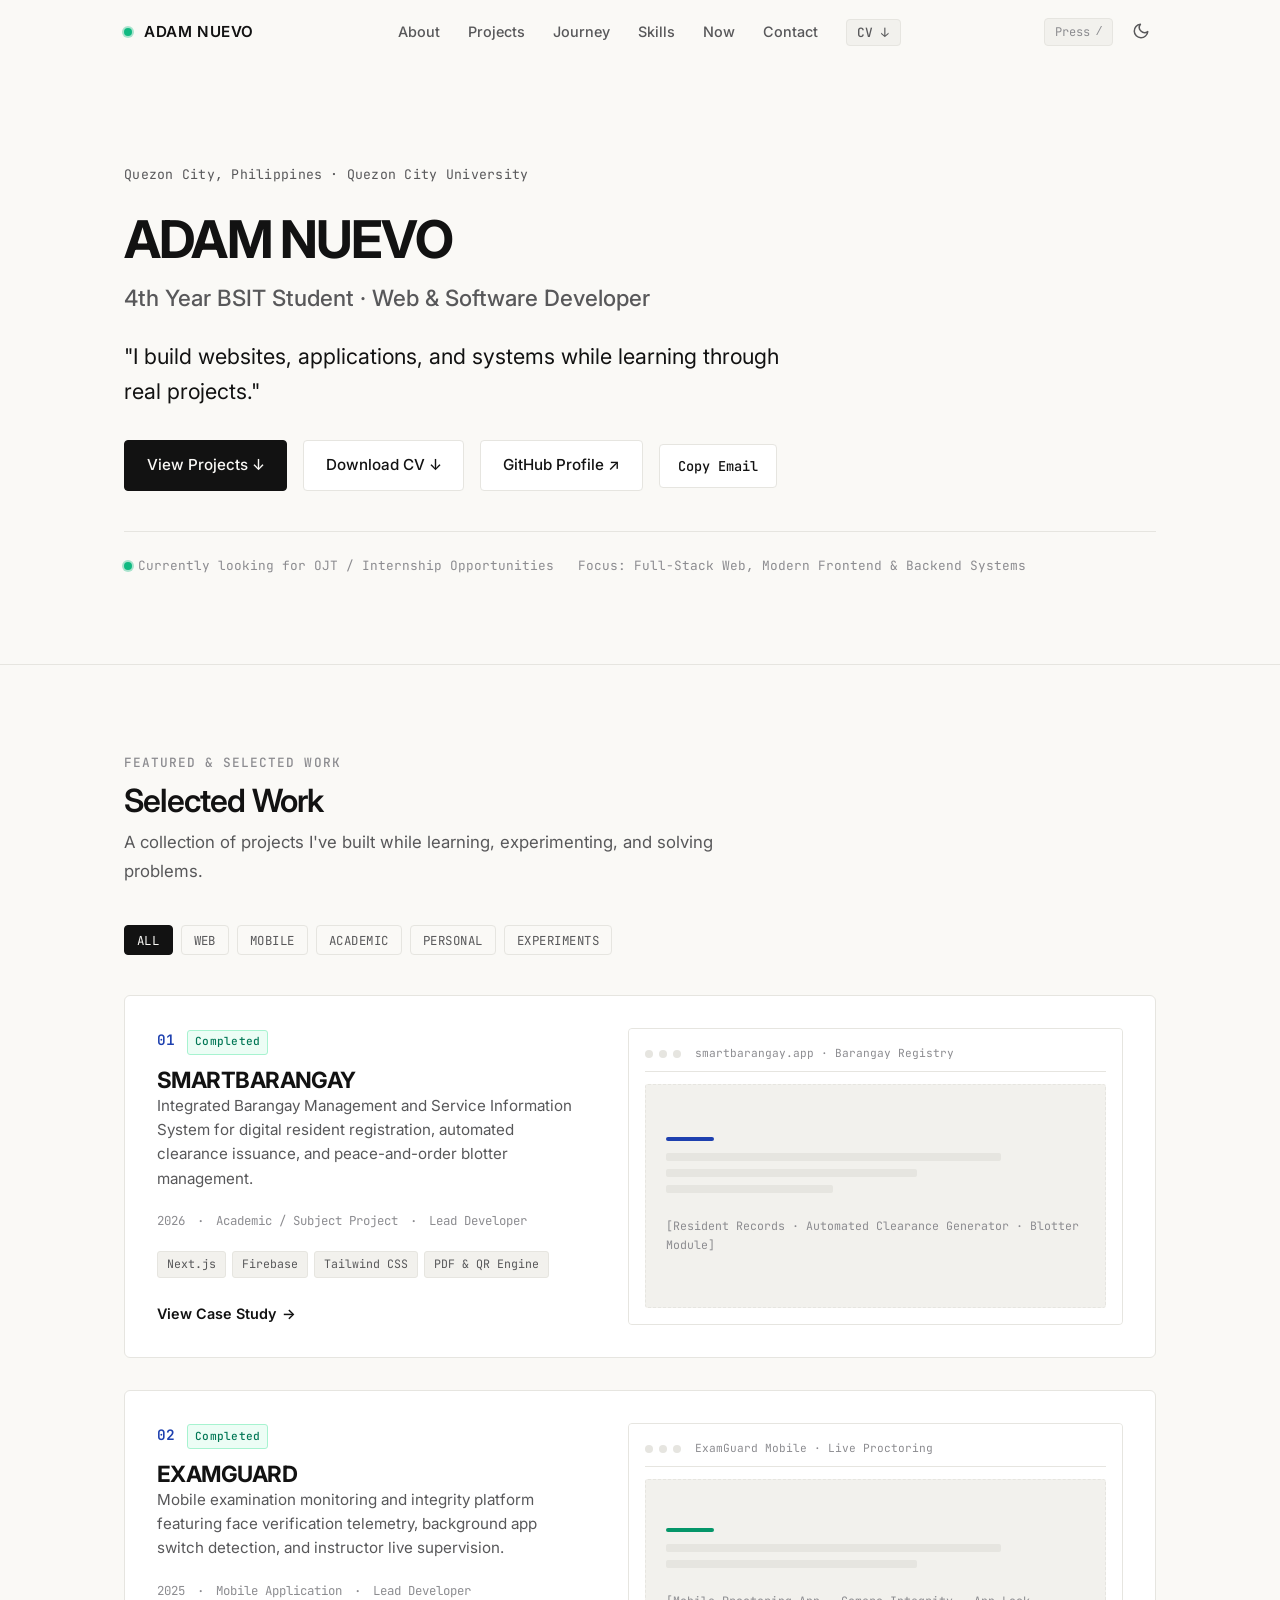
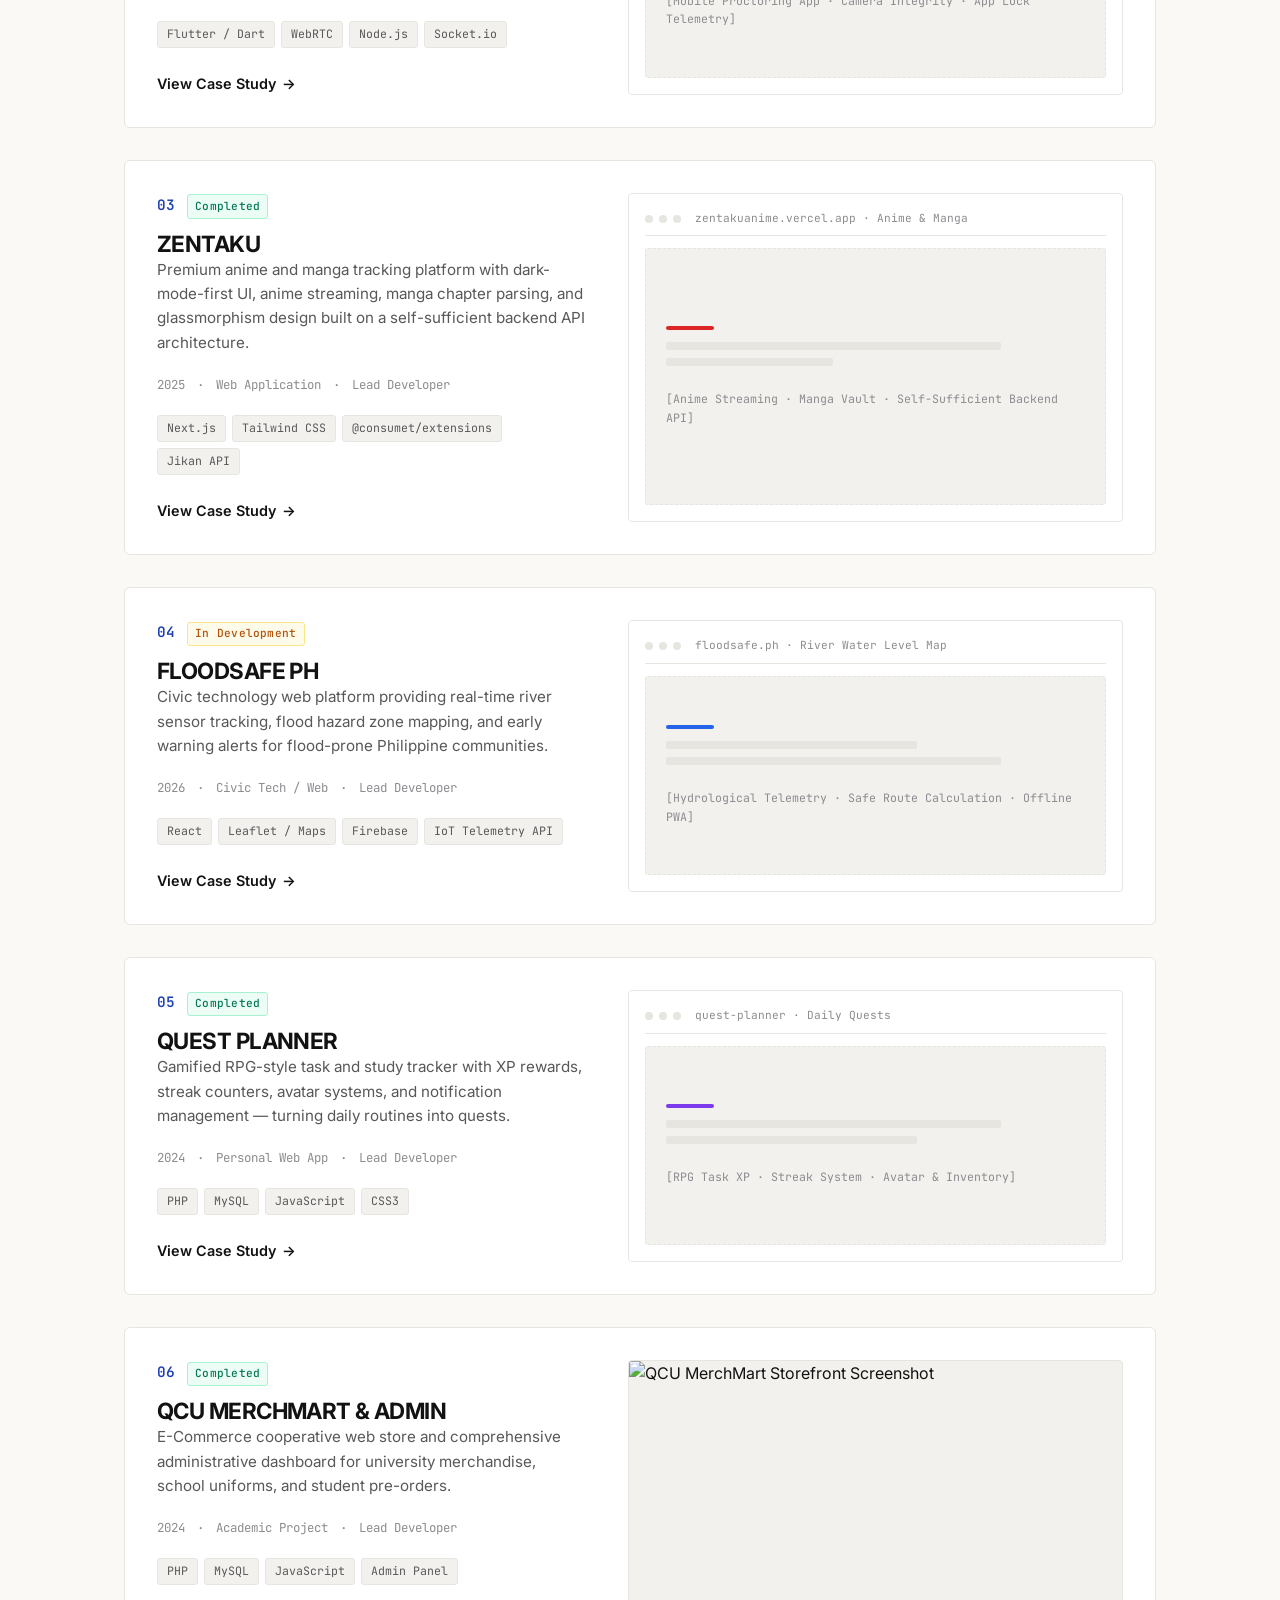
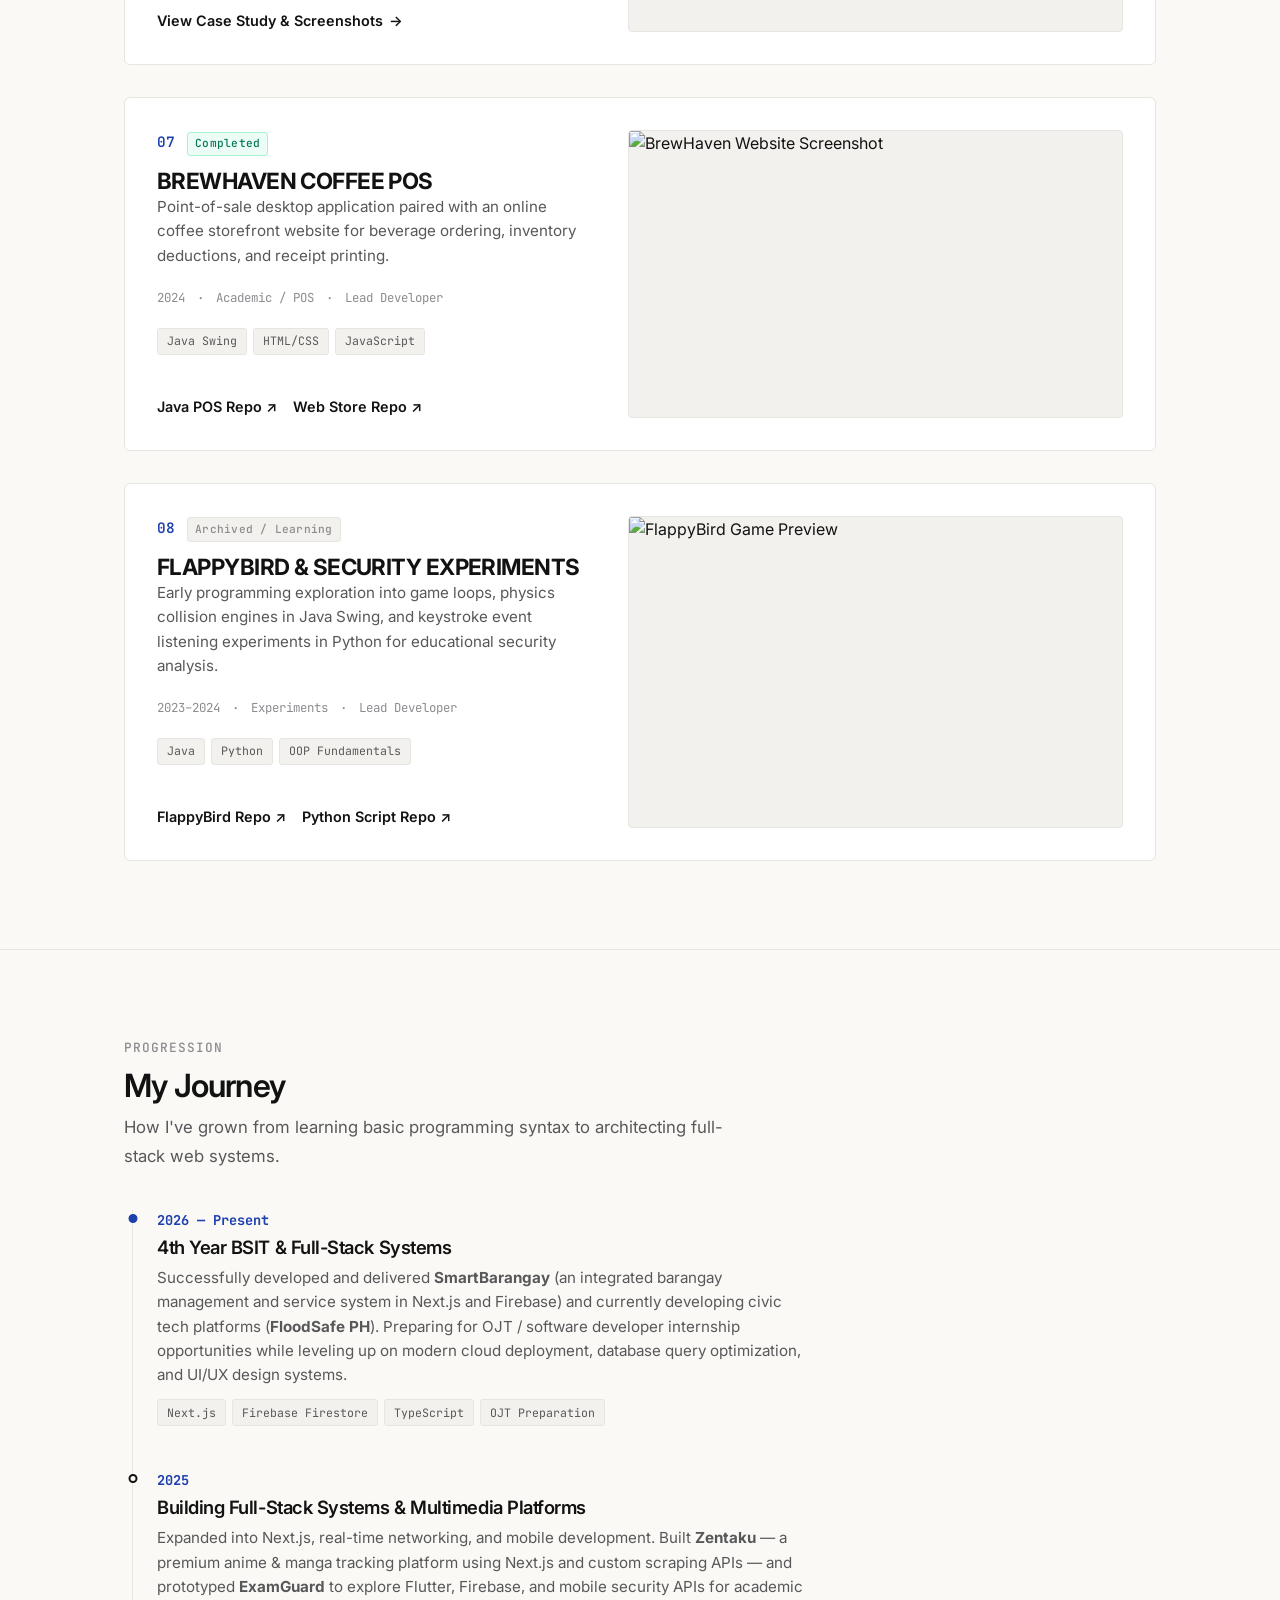
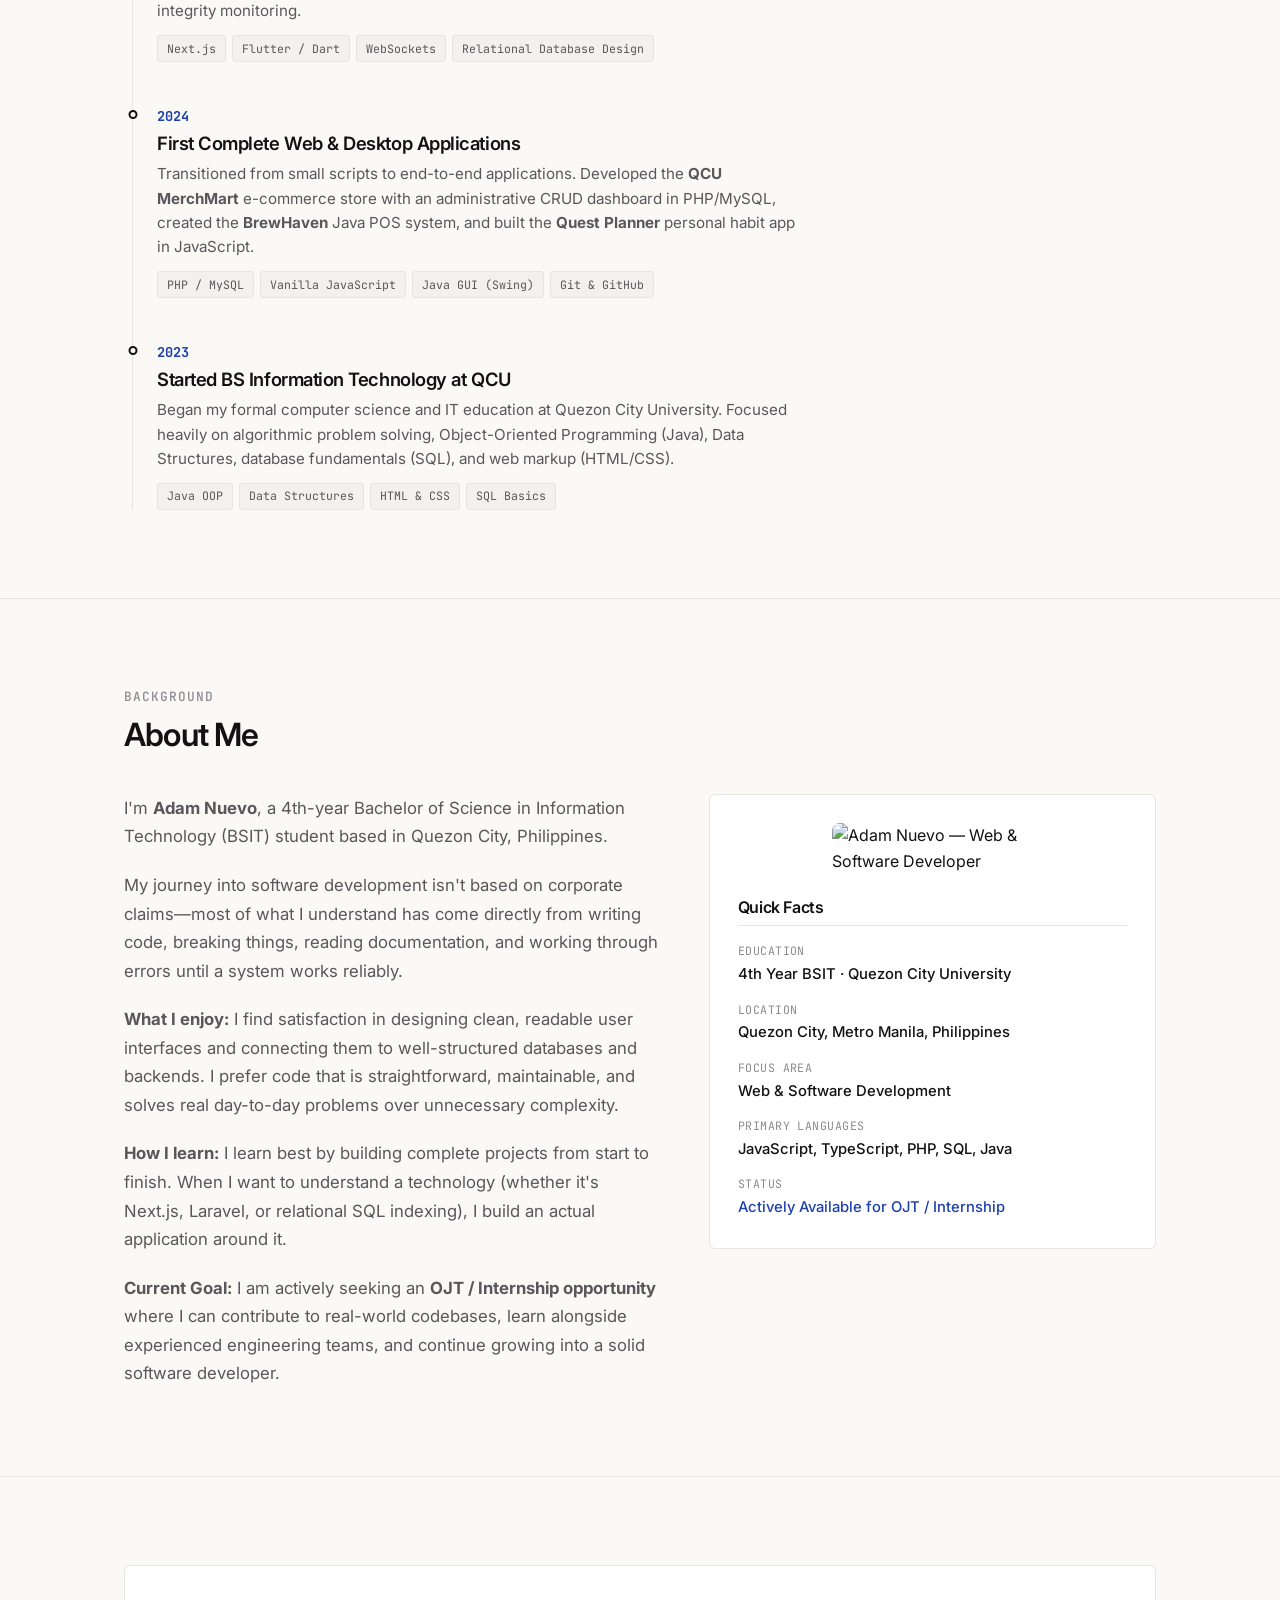
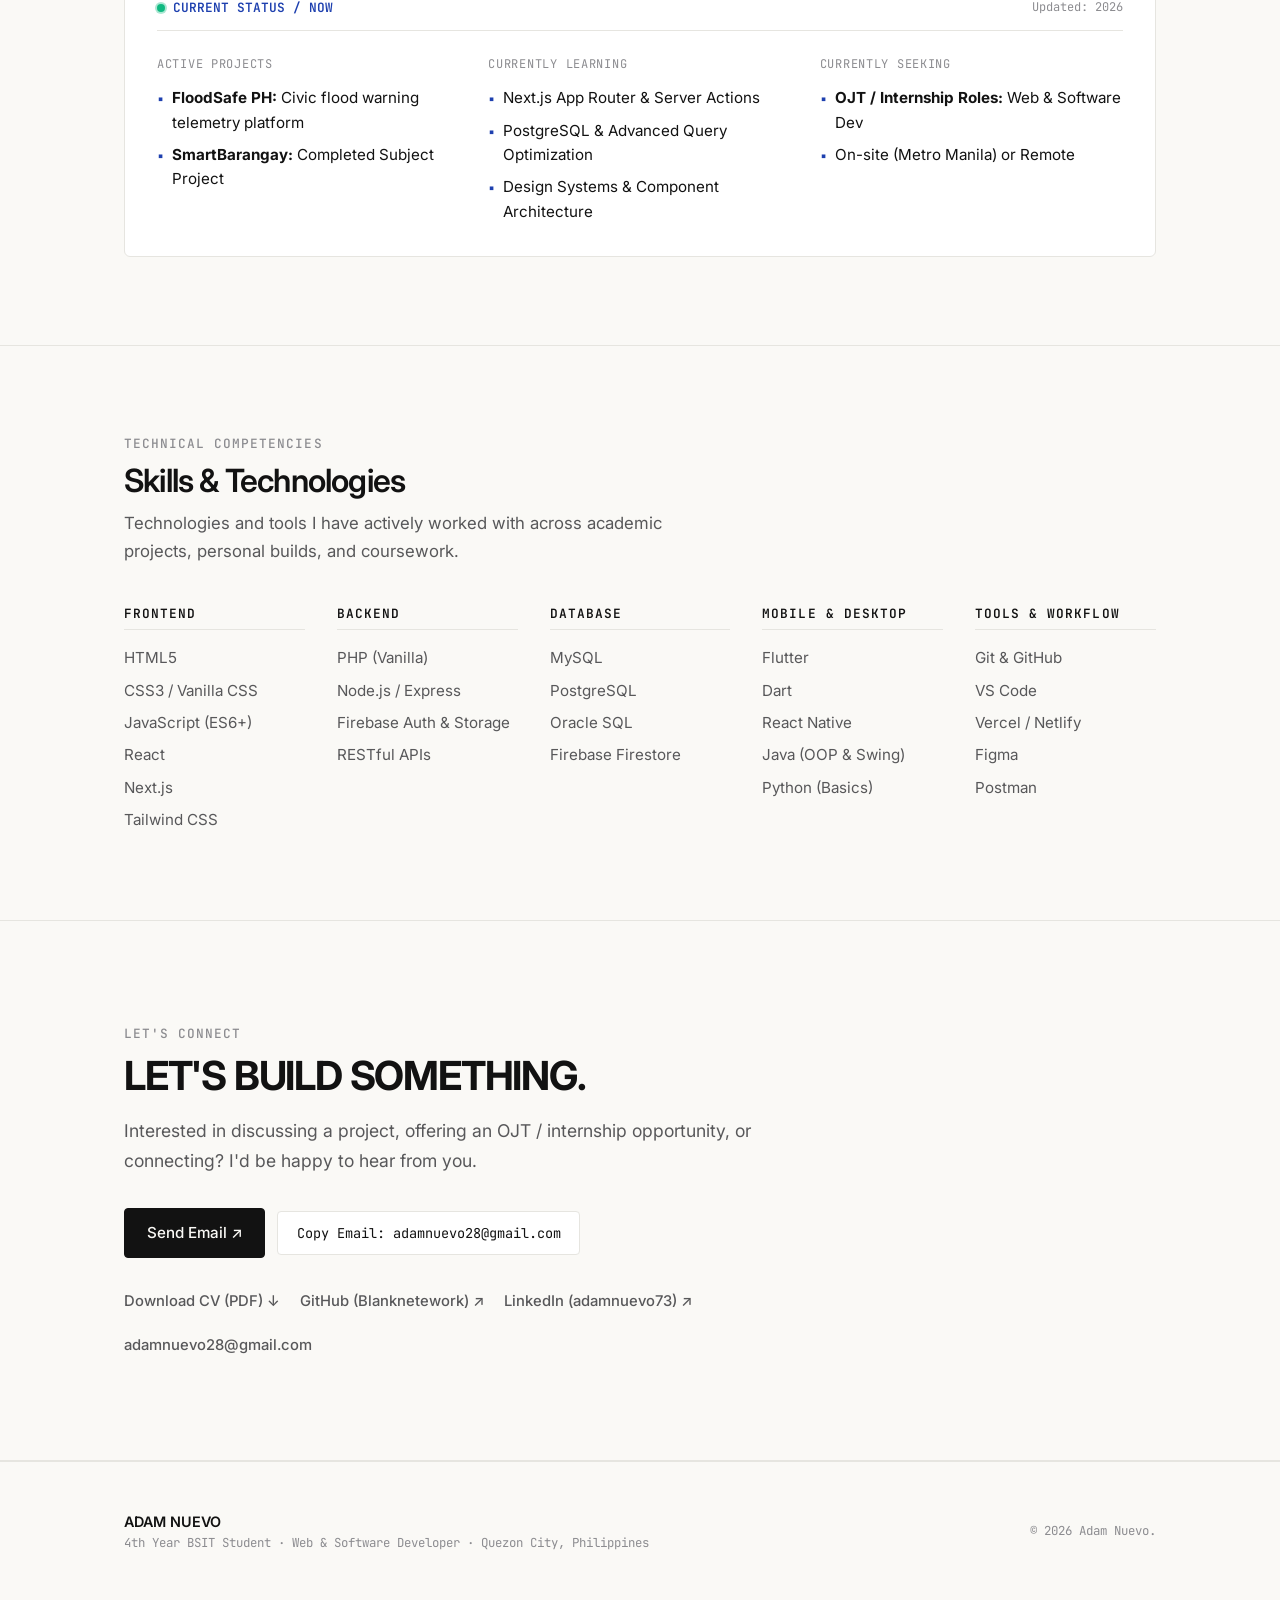
==== commit 2ea89a80: "fixing some bugs" ====
--- a/index.html
+++ b/index.html
@@ -804,7 +804,7 @@
       </div>
 
       <div class="footer-tech">
-        © 2026 Adam Nuevo. Built with HTML, CSS & Vanilla JavaScript.
+        © 2026 Adam Nuevo.
       </div>
     </div>
   </footer>
